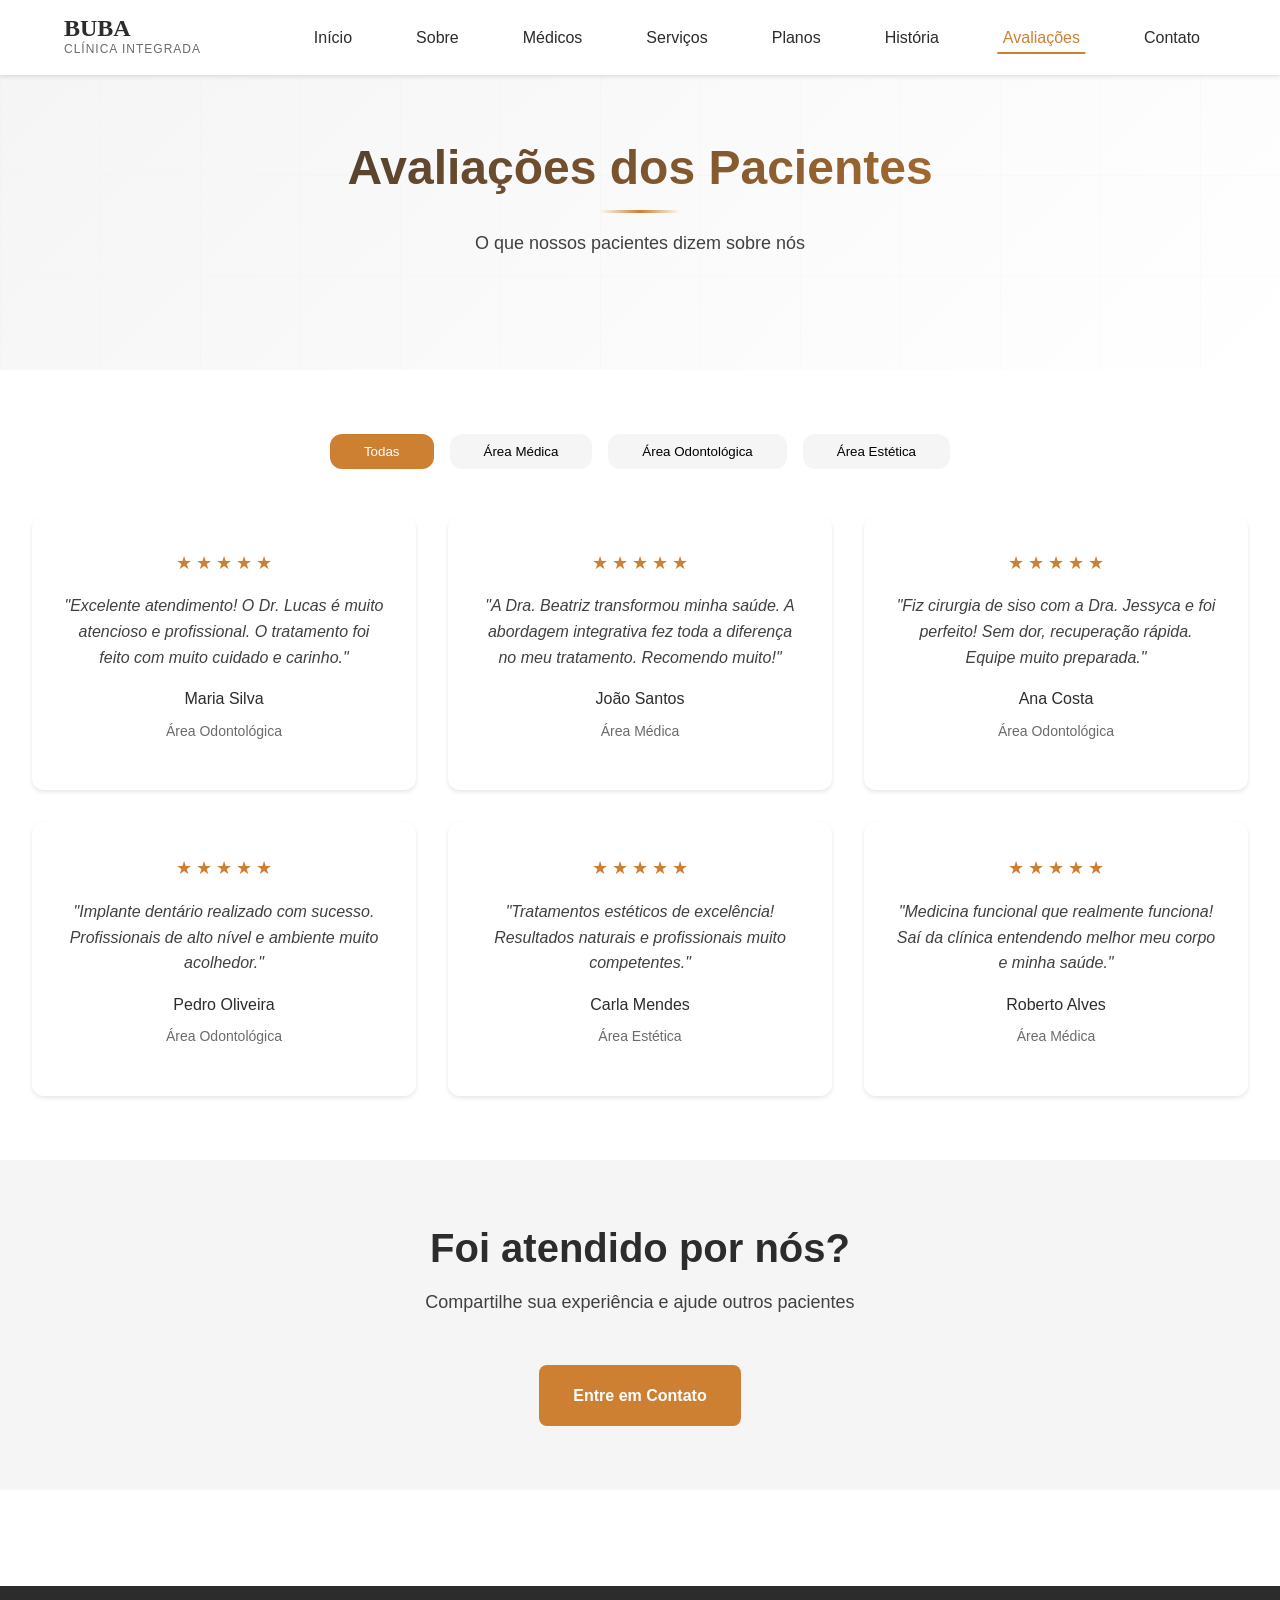
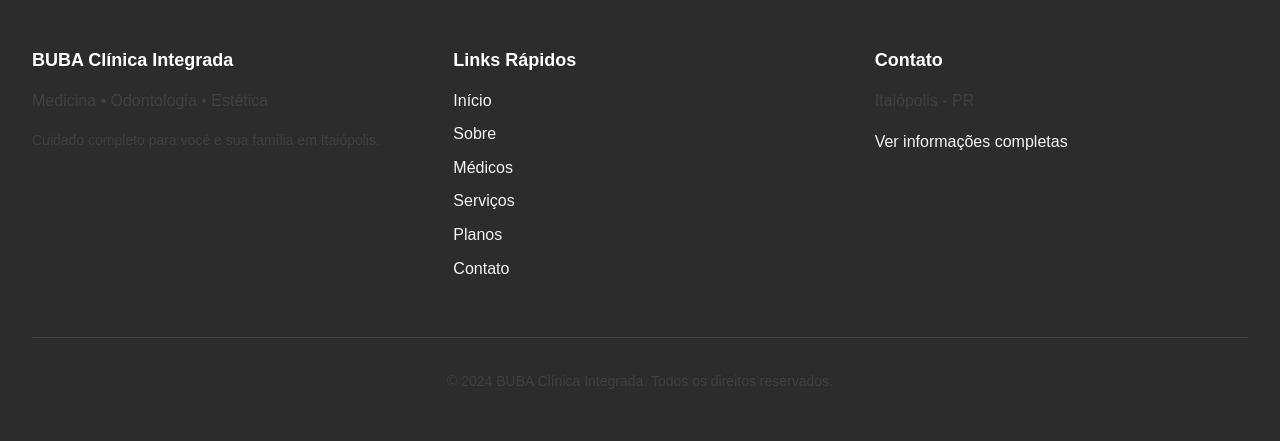
==== avaliacoes.html @ b8921892 "first commit" ====
<!DOCTYPE html>
<html lang="pt-BR">
<head>
    <meta charset="UTF-8">
    <meta name="viewport" content="width=device-width, initial-scale=1.0">
    <meta name="description" content="Avaliações e depoimentos de pacientes da BUBA Clínica Integrada.">
    <title>Avaliações - BUBA Clínica Integrada</title>
    
    <link rel="stylesheet" href="css/style.css">
    <link rel="stylesheet" href="css/components.css">
    <link rel="stylesheet" href="css/responsive.css">
</head>
<body>
    <header class="header">
        <div class="container">
            <div class="header-content">
                <a href="index.html" class="logo">
                    <img src="images/logo/logo.png" alt="BUBA Clínica Integrada" onerror="this.style.display='none'">
                    <div class="logo-text">
                        <span class="logo-name">BUBA</span>
                        <span class="logo-tagline">Clínica Integrada</span>
                    </div>
                </a>
                
                <nav class="nav">
                    <ul class="nav-links">
                        <li><a href="index.html">Início</a></li>
                        <li><a href="sobre.html">Sobre</a></li>
                        <li><a href="medicos.html">Médicos</a></li>
                        <li><a href="servicos.html">Serviços</a></li>
                        <li><a href="planos.html">Planos</a></li>
                        <li><a href="historia.html">História</a></li>
                        <li><a href="avaliacoes.html" class="active">Avaliações</a></li>
                        <li><a href="contato.html">Contato</a></li>
                    </ul>
                    <button class="menu-toggle" aria-label="Menu">☰</button>
                </nav>
            </div>
        </div>
    </header>

    <section class="hero" style="padding: var(--spacing-xl) 0;">
        <div class="container">
            <h1 class="section-title" style="margin-bottom: 0;">Avaliações dos Pacientes</h1>
            <p class="text-center" style="margin-top: var(--spacing-sm); font-size: var(--font-size-lg);">
                O que nossos pacientes dizem sobre nós
            </p>
        </div>
    </section>

    <section class="section">
        <div class="container">
            <div class="filters">
                <button class="filter-btn review-filter-btn active" data-filter="todos">Todas</button>
                <button class="filter-btn review-filter-btn" data-filter="medica">Área Médica</button>
                <button class="filter-btn review-filter-btn" data-filter="odontologica">Área Odontológica</button>
                <button class="filter-btn review-filter-btn" data-filter="estetica">Área Estética</button>
            </div>

            <div id="reviews-container" class="cards-grid" style="grid-template-columns: repeat(auto-fit, minmax(300px, 1fr));">
                <div class="loading">Carregando avaliações...</div>
            </div>
        </div>
    </section>

    <section class="section" style="background-color: var(--color-bg-secondary);">
        <div class="container">
            <div class="text-center fade-in">
                <h2>Foi atendido por nós?</h2>
                <p style="font-size: var(--font-size-lg); margin-bottom: var(--spacing-lg); margin-top: var(--spacing-sm);">
                    Compartilhe sua experiência e ajude outros pacientes
                </p>
                <a href="contato.html" class="btn btn-primary">Entre em Contato</a>
            </div>
        </div>
    </section>

    <footer class="footer">
        <div class="container">
            <div class="footer-content">
                <div class="footer-section">
                    <h4>BUBA Clínica Integrada</h4>
                    <p>Medicina • Odontologia • Estética</p>
                    <p style="margin-top: var(--spacing-sm); font-size: var(--font-size-sm);">
                        Cuidado completo para você e sua família em Itaiópolis.
                    </p>
                </div>
                
                <div class="footer-section">
                    <h4>Links Rápidos</h4>
                    <ul>
                        <li><a href="index.html">Início</a></li>
                        <li><a href="sobre.html">Sobre</a></li>
                        <li><a href="medicos.html">Médicos</a></li>
                        <li><a href="servicos.html">Serviços</a></li>
                        <li><a href="planos.html">Planos</a></li>
                        <li><a href="contato.html">Contato</a></li>
                    </ul>
                </div>
                
                <div class="footer-section">
                    <h4>Contato</h4>
                    <p>Itaiópolis - PR</p>
                    <p style="margin-top: var(--spacing-xs);">
                        <a href="contato.html">Ver informações completas</a>
                    </p>
                </div>
            </div>
            
            <div class="footer-bottom">
                <p>&copy; 2024 BUBA Clínica Integrada. Todos os direitos reservados.</p>
            </div>
        </div>
    </footer>

    <script src="js/main.js"></script>
    <script src="js/reviews.js"></script>
</body>
</html>
---- css/style.css ----
/* ========================================
   BUBA Clínica Integrada - Estilos Base
   ======================================== */

/* Reset e Normalização */
* {
    margin: 0;
    padding: 0;
    box-sizing: border-box;
}

html {
    scroll-behavior: smooth;
}

body {
    font-family: 'Montserrat', 'Open Sans', sans-serif;
    font-size: 16px;
    line-height: 1.6;
    color: var(--color-text-primary);
    background-color: var(--color-bg-primary);
    overflow-x: hidden;
}

/* ========================================
   Variáveis CSS - Identidade Visual
   ======================================== */

:root {
    /* Cores Primárias - Identidade Visual */
    --color-primary: #CD7F32; /* Bronze/Dourado */
    --color-primary-dark: #B8860B; /* Dourado mais escuro */
    --color-primary-light: #E6B84C; /* Dourado mais claro */
    
    /* Cores Secundárias */
    --color-secondary: #2C2C2C; /* Cinza Escuro/Grafite */
    --color-secondary-dark: #1a1a1a;
    --color-secondary-light: #404040;
    
    /* Cores Neutras */
    --color-bg-primary: #FFFFFF;
    --color-bg-secondary: #F5F5F5;
    --color-bg-tertiary: #E8E8E8;
    --color-text-primary: #2C2C2C;
    --color-text-secondary: #404040;
    --color-text-light: #6B6B6B;
    
    /* Cores de Apoio */
    --color-accent-blue: #4A90A4;
    --color-accent-pink: #F5A9B8;
    --color-accent-green: #87A96B;
    
    /* Espaçamentos */
    --spacing-xs: 0.5rem;
    --spacing-sm: 1rem;
    --spacing-md: 2rem;
    --spacing-lg: 3rem;
    --spacing-xl: 4rem;
    --spacing-xxl: 6rem;
    
    /* Tipografia */
    --font-logo: 'Playfair Display', 'Cormorant Garamond', serif;
    --font-heading: 'Montserrat', 'Poppins', sans-serif;
    --font-body: 'Montserrat', 'Open Sans', sans-serif;
    
    /* Tamanhos de Fonte */
    --font-size-xs: 0.75rem;
    --font-size-sm: 0.875rem;
    --font-size-base: 1rem;
    --font-size-lg: 1.125rem;
    --font-size-xl: 1.25rem;
    --font-size-2xl: 1.5rem;
    --font-size-3xl: 2rem;
    --font-size-4xl: 2.5rem;
    --font-size-5xl: 3rem;
    
    /* Sombras */
    --shadow-sm: 0 2px 4px rgba(0, 0, 0, 0.1);
    --shadow-md: 0 4px 6px rgba(0, 0, 0, 0.1);
    --shadow-lg: 0 10px 15px rgba(0, 0, 0, 0.1);
    --shadow-xl: 0 20px 25px rgba(0, 0, 0, 0.15);
    
    /* Transições */
    --transition-fast: 0.2s ease;
    --transition-normal: 0.3s ease;
    --transition-slow: 0.5s ease;
    
    /* Bordas */
    --border-radius-sm: 4px;
    --border-radius-md: 8px;
    --border-radius-lg: 12px;
    --border-radius-xl: 16px;
}

/* ========================================
   Tipografia
   ======================================== */

h1, h2, h3, h4, h5, h6 {
    font-family: var(--font-heading);
    font-weight: 700;
    line-height: 1.2;
    color: var(--color-text-primary);
    margin-bottom: var(--spacing-sm);
}

h1 {
    font-size: var(--font-size-5xl);
}

h2 {
    font-size: var(--font-size-4xl);
}

h3 {
    font-size: var(--font-size-3xl);
}

h4 {
    font-size: var(--font-size-2xl);
}

h5 {
    font-size: var(--font-size-xl);
}

h6 {
    font-size: var(--font-size-lg);
}

p {
    margin-bottom: var(--spacing-sm);
    color: var(--color-text-secondary);
}

a {
    color: var(--color-primary);
    text-decoration: none;
    transition: color var(--transition-fast);
}

a:hover {
    color: var(--color-primary-dark);
}

/* ========================================
   Containers e Layout
   ======================================== */

.container {
    width: 100%;
    max-width: 1200px;
    margin: 0 auto;
    padding: 0 var(--spacing-md);
}

.section {
    padding: var(--spacing-xl) 0;
}

.section-title {
    text-align: center;
    margin-bottom: var(--spacing-lg);
    position: relative;
    padding-bottom: var(--spacing-sm);
}

.section-title::after {
    content: '';
    position: absolute;
    bottom: 0;
    left: 50%;
    transform: translateX(-50%);
    width: 80px;
    height: 3px;
    background: linear-gradient(90deg, transparent, var(--color-primary), transparent);
}

/* ========================================
   Utilitários
   ======================================== */

.text-center {
    text-align: center;
}

.text-primary {
    color: var(--color-primary);
}

.mt-1 { margin-top: var(--spacing-sm); }
.mt-2 { margin-top: var(--spacing-md); }
.mt-3 { margin-top: var(--spacing-lg); }
.mb-1 { margin-bottom: var(--spacing-sm); }
.mb-2 { margin-bottom: var(--spacing-md); }
.mb-3 { margin-bottom: var(--spacing-lg); }

/* Animações */
.fade-in {
    opacity: 0;
    transform: translateY(20px);
    transition: opacity var(--transition-slow), transform var(--transition-slow);
}

.fade-in.visible {
    opacity: 1;
    transform: translateY(0);
}

/* ========================================
   Importação de Fontes Google
   ======================================== */

@import url('https://fonts.googleapis.com/css2?family=Playfair+Display:wght@400;700&family=Montserrat:wght@300;400;500;600;700&display=swap');
---- css/components.css ----
/* ========================================
   Componentes Reutilizáveis
   ======================================== */

/* Header e Navegação */
.header {
    background-color: var(--color-bg-primary);
    box-shadow: var(--shadow-sm);
    position: sticky;
    top: 0;
    z-index: 1000;
    transition: box-shadow var(--transition-normal);
}

.header.scrolled {
    box-shadow: var(--shadow-md);
}

.header-content {
    display: flex;
    justify-content: space-between;
    align-items: center;
    padding: var(--spacing-sm) var(--spacing-md);
}

.logo {
    display: flex;
    align-items: center;
    gap: var(--spacing-sm);
    text-decoration: none;
    color: var(--color-text-primary);
}

.logo img {
    height: 50px;
    width: auto;
}

.logo-text {
    display: flex;
    flex-direction: column;
}

.logo-text .logo-name {
    font-family: var(--font-logo);
    font-size: var(--font-size-2xl);
    font-weight: 700;
    color: var(--color-secondary);
    line-height: 1;
}

.logo-text .logo-tagline {
    font-size: var(--font-size-xs);
    color: var(--color-text-light);
    text-transform: uppercase;
    letter-spacing: 1px;
}

.nav {
    display: flex;
    gap: var(--spacing-md);
    align-items: center;
}

.nav-links {
    display: flex;
    list-style: none;
    gap: var(--spacing-md);
    align-items: center;
}

.nav-links a {
    color: var(--color-text-primary);
    font-weight: 500;
    padding: var(--spacing-xs) var(--spacing-sm);
    transition: color var(--transition-fast);
    position: relative;
}

.nav-links a::after {
    content: '';
    position: absolute;
    bottom: 0;
    left: 50%;
    transform: translateX(-50%) scaleX(0);
    width: 80%;
    height: 2px;
    background-color: var(--color-primary);
    transition: transform var(--transition-fast);
}

.nav-links a:hover,
.nav-links a.active {
    color: var(--color-primary);
}

.nav-links a:hover::after,
.nav-links a.active::after {
    transform: translateX(-50%) scaleX(1);
}

.menu-toggle {
    display: none;
    background: none;
    border: none;
    font-size: var(--font-size-2xl);
    color: var(--color-text-primary);
    cursor: pointer;
    padding: var(--spacing-xs);
}

/* Hero Section */
.hero {
    background: linear-gradient(135deg, var(--color-bg-secondary) 0%, var(--color-bg-primary) 100%);
    padding: var(--spacing-xxl) 0;
    position: relative;
    overflow: hidden;
}

.hero::before {
    content: '';
    position: absolute;
    top: 0;
    left: 0;
    right: 0;
    bottom: 0;
    background: url('data:image/svg+xml,<svg width="100" height="100" xmlns="http://www.w3.org/2000/svg"><defs><pattern id="grid" width="100" height="100" patternUnits="userSpaceOnUse"><path d="M 100 0 L 0 0 0 100" fill="none" stroke="%23E8E8E8" stroke-width="1"/></pattern></defs><rect width="100%" height="100%" fill="url(%23grid)"/></svg>');
    opacity: 0.3;
    z-index: 0;
}

.hero-content {
    position: relative;
    z-index: 1;
    text-align: center;
    max-width: 800px;
    margin: 0 auto;
}

.hero h1 {
    font-size: var(--font-size-5xl);
    margin-bottom: var(--spacing-md);
    background: linear-gradient(135deg, var(--color-secondary) 0%, var(--color-primary) 100%);
    -webkit-background-clip: text;
    -webkit-text-fill-color: transparent;
    background-clip: text;
}

.hero p {
    font-size: var(--font-size-xl);
    color: var(--color-text-secondary);
    margin-bottom: var(--spacing-lg);
}

/* Botões */
.btn {
    display: inline-block;
    padding: var(--spacing-sm) var(--spacing-md);
    border-radius: var(--border-radius-md);
    font-weight: 600;
    text-align: center;
    cursor: pointer;
    transition: all var(--transition-normal);
    border: 2px solid transparent;
    text-decoration: none;
}

.btn-primary {
    background-color: var(--color-primary);
    color: var(--color-bg-primary);
}

.btn-primary:hover {
    background-color: var(--color-primary-dark);
    transform: translateY(-2px);
    box-shadow: var(--shadow-md);
}

.btn-secondary {
    background-color: transparent;
    color: var(--color-primary);
    border-color: var(--color-primary);
}

.btn-secondary:hover {
    background-color: var(--color-primary);
    color: var(--color-bg-primary);
}

.btn-outline {
    background-color: transparent;
    color: var(--color-text-primary);
    border-color: var(--color-secondary);
}

.btn-outline:hover {
    background-color: var(--color-secondary);
    color: var(--color-bg-primary);
}

/* Cards */
.card {
    background-color: var(--color-bg-primary);
    border-radius: var(--border-radius-lg);
    padding: var(--spacing-md);
    box-shadow: var(--shadow-sm);
    transition: all var(--transition-normal);
    height: 100%;
}

.card:hover {
    box-shadow: var(--shadow-lg);
    transform: translateY(-5px);
}

.card-img {
    width: 100%;
    height: 200px;
    object-fit: cover;
    border-radius: var(--border-radius-md);
    margin-bottom: var(--spacing-sm);
}

.card-title {
    font-size: var(--font-size-xl);
    margin-bottom: var(--spacing-xs);
    color: var(--color-text-primary);
}

.card-text {
    color: var(--color-text-secondary);
    font-size: var(--font-size-base);
}

/* Grid de Cards */
.cards-grid {
    display: grid;
    grid-template-columns: repeat(auto-fit, minmax(280px, 1fr));
    gap: var(--spacing-md);
    margin-top: var(--spacing-lg);
}

/* Doctor Card Específico */
.doctor-card {
    text-align: center;
    position: relative;
}

.doctor-card .card-img {
    width: 150px;
    height: 150px;
    border-radius: 50%;
    object-fit: cover;
    margin: 0 auto var(--spacing-sm);
    border: 4px solid var(--color-primary);
}

.doctor-card .doctor-name {
    font-size: var(--font-size-xl);
    color: var(--color-text-primary);
    margin-bottom: var(--spacing-xs);
}

.doctor-card .doctor-specialty {
    color: var(--color-primary);
    font-weight: 600;
    margin-bottom: var(--spacing-xs);
}

.doctor-card .doctor-council {
    color: var(--color-text-light);
    font-size: var(--font-size-sm);
    margin-bottom: var(--spacing-sm);
}

/* Footer */
.footer {
    background-color: var(--color-secondary);
    color: var(--color-bg-primary);
    padding: var(--spacing-xl) 0 var(--spacing-md);
    margin-top: var(--spacing-xxl);
}

.footer-content {
    display: grid;
    grid-template-columns: repeat(auto-fit, minmax(250px, 1fr));
    gap: var(--spacing-lg);
    margin-bottom: var(--spacing-lg);
}

.footer-section h4 {
    color: var(--color-bg-primary);
    margin-bottom: var(--spacing-sm);
    font-size: var(--font-size-lg);
}

.footer-section ul {
    list-style: none;
}

.footer-section ul li {
    margin-bottom: var(--spacing-xs);
}

.footer-section a {
    color: var(--color-bg-secondary);
    transition: color var(--transition-fast);
}

.footer-section a:hover {
    color: var(--color-primary-light);
}

.footer-bottom {
    text-align: center;
    padding-top: var(--spacing-md);
    border-top: 1px solid rgba(255, 255, 255, 0.1);
    color: var(--color-bg-secondary);
    font-size: var(--font-size-sm);
}

/* Filtros */
.filters {
    display: flex;
    justify-content: center;
    gap: var(--spacing-sm);
    margin-bottom: var(--spacing-lg);
    flex-wrap: wrap;
}

.filter-btn {
    padding: var(--spacing-xs) var(--spacing-md);
    background-color: var(--color-bg-secondary);
    border: 2px solid transparent;
    border-radius: var(--border-radius-lg);
    cursor: pointer;
    transition: all var(--transition-fast);
    font-weight: 500;
}

.filter-btn:hover,
.filter-btn.active {
    background-color: var(--color-primary);
    color: var(--color-bg-primary);
    border-color: var(--color-primary);
}

/* Rating/Estrelas */
.rating {
    display: flex;
    gap: 4px;
    justify-content: center;
    margin-bottom: var(--spacing-sm);
}

.star {
    color: var(--color-primary);
    font-size: var(--font-size-lg);
}

.star.empty {
    color: var(--color-bg-tertiary);
}

/* Loading State */
.loading {
    text-align: center;
    padding: var(--spacing-xl);
    color: var(--color-text-light);
}

/* Map Container */
.map-container {
    width: 100%;
    height: 400px;
    border-radius: var(--border-radius-lg);
    overflow: hidden;
    box-shadow: var(--shadow-md);
    margin-top: var(--spacing-md);
}

.map-container iframe {
    width: 100%;
    height: 100%;
    border: none;
}
---- css/responsive.css ----
/* ========================================
   Media Queries - Responsividade
   ======================================== */

/* Tablets (768px e abaixo) */
@media (max-width: 768px) {
    :root {
        --font-size-5xl: 2.5rem;
        --font-size-4xl: 2rem;
        --font-size-3xl: 1.75rem;
    }
    
    .container {
        padding: 0 var(--spacing-sm);
    }
    
    .section {
        padding: var(--spacing-lg) 0;
    }
    
    .header-content {
        padding: var(--spacing-sm);
    }
    
    .logo img {
        height: 40px;
    }
    
    .logo-text .logo-name {
        font-size: var(--font-size-xl);
    }
    
    .nav-links {
        position: fixed;
        top: 70px;
        left: -100%;
        width: 100%;
        height: calc(100vh - 70px);
        background-color: var(--color-bg-primary);
        flex-direction: column;
        align-items: flex-start;
        padding: var(--spacing-lg);
        gap: var(--spacing-md);
        box-shadow: var(--shadow-lg);
        transition: left var(--transition-normal);
        z-index: 999;
    }
    
    .nav-links.active {
        left: 0;
    }
    
    .nav-links li {
        width: 100%;
    }
    
    .nav-links a {
        display: block;
        width: 100%;
        padding: var(--spacing-sm);
        border-bottom: 1px solid var(--color-bg-tertiary);
    }
    
    .menu-toggle {
        display: block;
    }
    
    .hero {
        padding: var(--spacing-xl) 0;
    }
    
    .hero h1 {
        font-size: var(--font-size-3xl);
    }
    
    .hero p {
        font-size: var(--font-size-lg);
    }
    
    .cards-grid {
        grid-template-columns: repeat(auto-fit, minmax(250px, 1fr));
        gap: var(--spacing-sm);
    }
    
    .footer-content {
        grid-template-columns: 1fr;
        gap: var(--spacing-md);
    }
    
    .filters {
        gap: var(--spacing-xs);
    }
    
    .filter-btn {
        font-size: var(--font-size-sm);
        padding: var(--spacing-xs) var(--spacing-sm);
    }
}

/* Mobile (480px e abaixo) */
@media (max-width: 480px) {
    :root {
        --font-size-5xl: 2rem;
        --font-size-4xl: 1.75rem;
        --font-size-3xl: 1.5rem;
        --spacing-xl: 2rem;
        --spacing-xxl: 3rem;
    }
    
    .hero h1 {
        font-size: var(--font-size-2xl);
    }
    
    .hero p {
        font-size: var(--font-size-base);
    }
    
    .btn {
        width: 100%;
        padding: var(--spacing-sm);
    }
    
    .cards-grid {
        grid-template-columns: 1fr;
    }
    
    .doctor-card .card-img {
        width: 120px;
        height: 120px;
    }
    
    .map-container {
        height: 300px;
    }
    
    .section-title {
        font-size: var(--font-size-2xl);
    }
}

/* Desktop Grande (1200px e acima) */
@media (min-width: 1200px) {
    .container {
        max-width: 1400px;
    }
}

/* Impressão */
@media print {
    .header,
    .footer,
    .btn,
    .menu-toggle {
        display: none;
    }
    
    body {
        font-size: 12pt;
        line-height: 1.5;
    }
    
    .section {
        page-break-inside: avoid;
    }
}
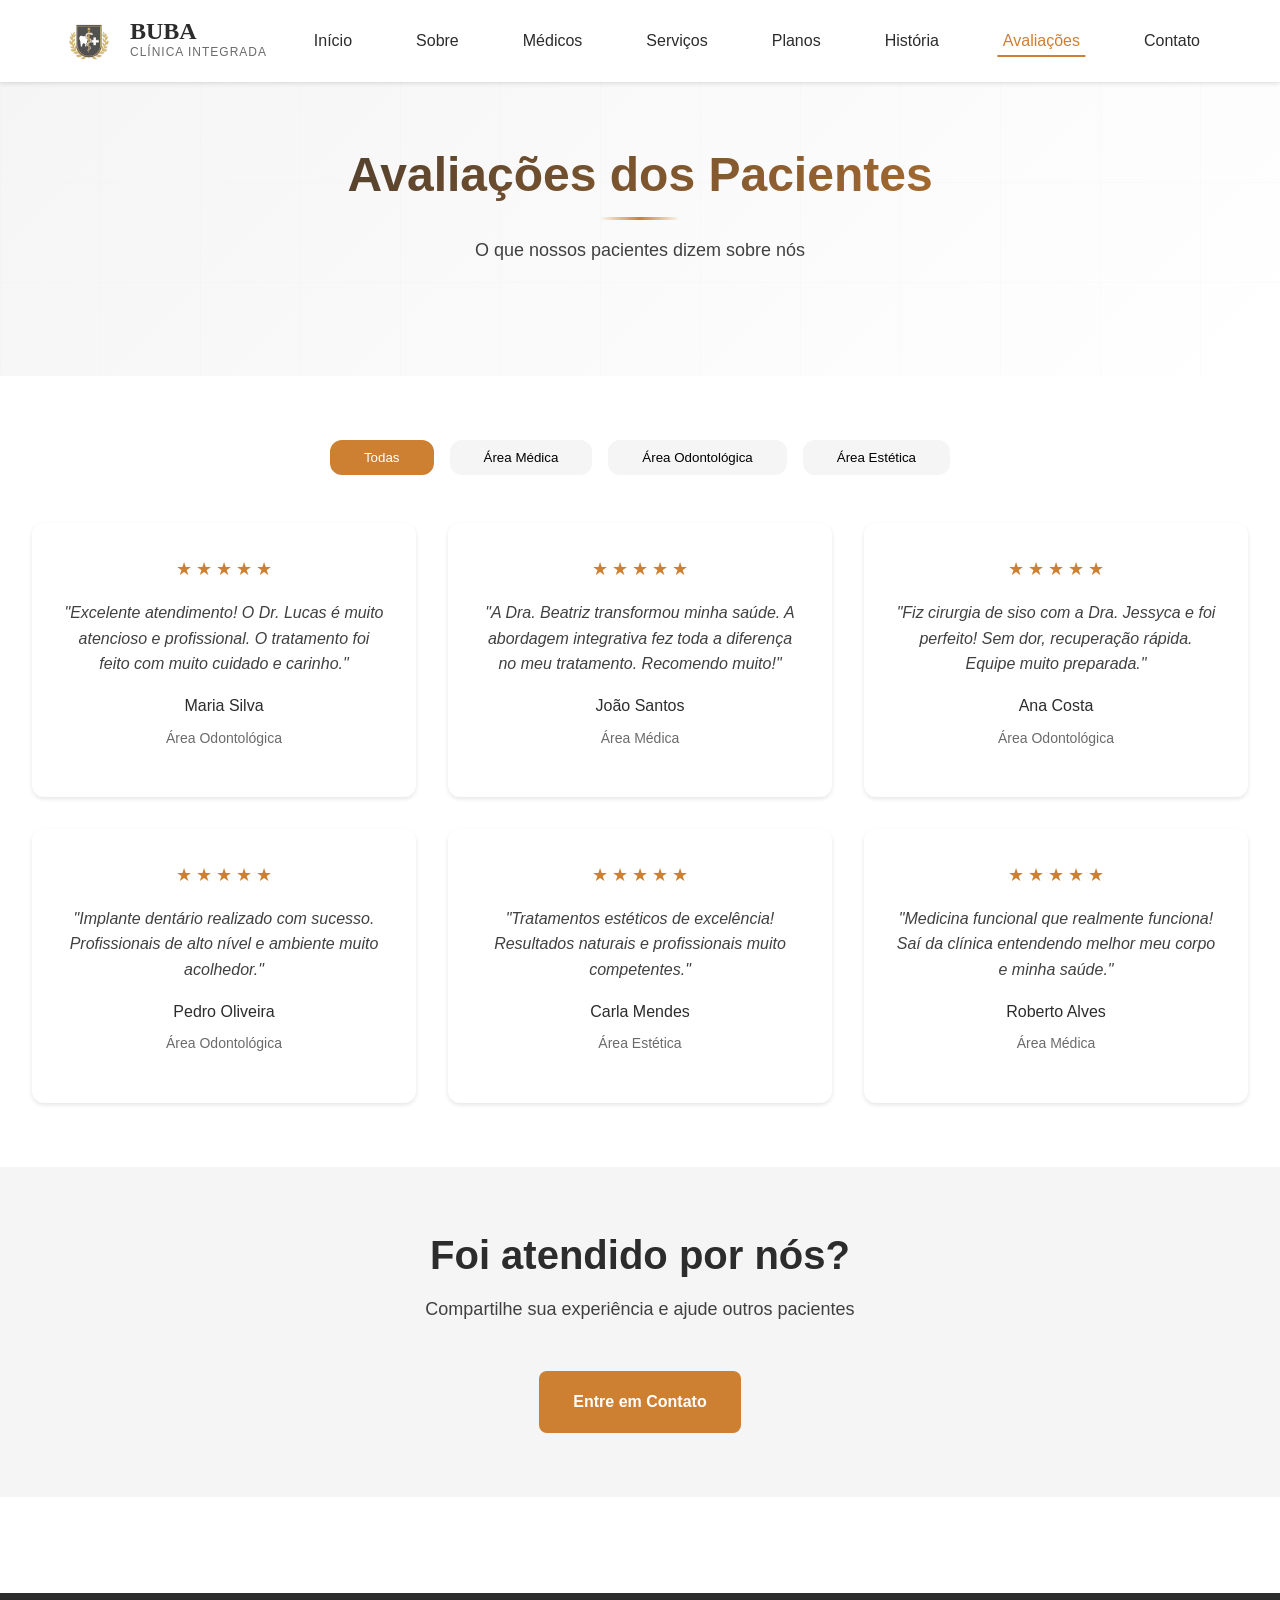
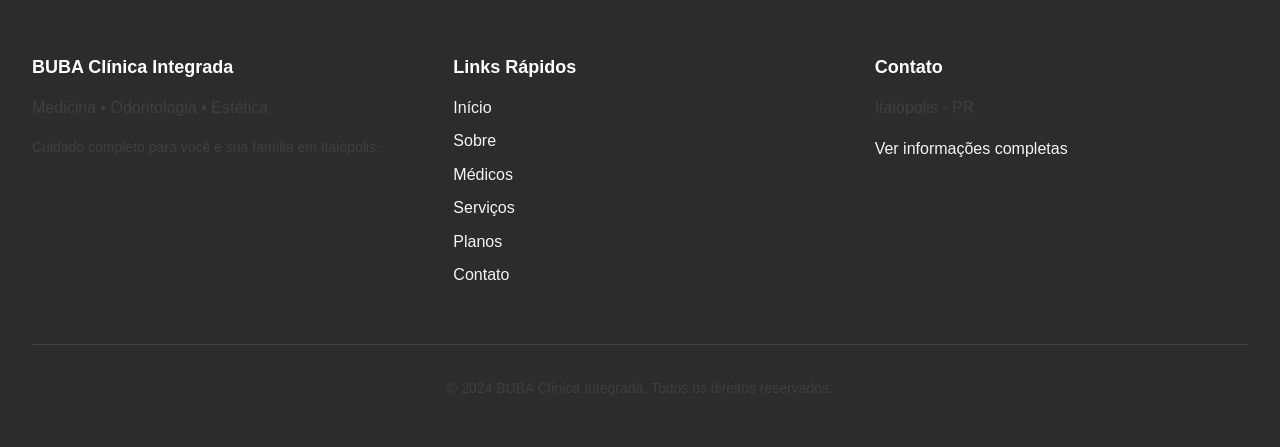
==== commit 3de0dabd: "added logo" ====
--- a/avaliacoes.html
+++ b/avaliacoes.html
@@ -15,7 +15,7 @@
         <div class="container">
             <div class="header-content">
                 <a href="index.html" class="logo">
-                    <img src="images/logo/logo.png" alt="BUBA Clínica Integrada" onerror="this.style.display='none'">
+                    <img src="images/logo/logo.jpeg" alt="BUBA Clínica Integrada" onerror="this.style.display='none'">
                     <div class="logo-text">
                         <span class="logo-name">BUBA</span>
                         <span class="logo-tagline">Clínica Integrada</span>
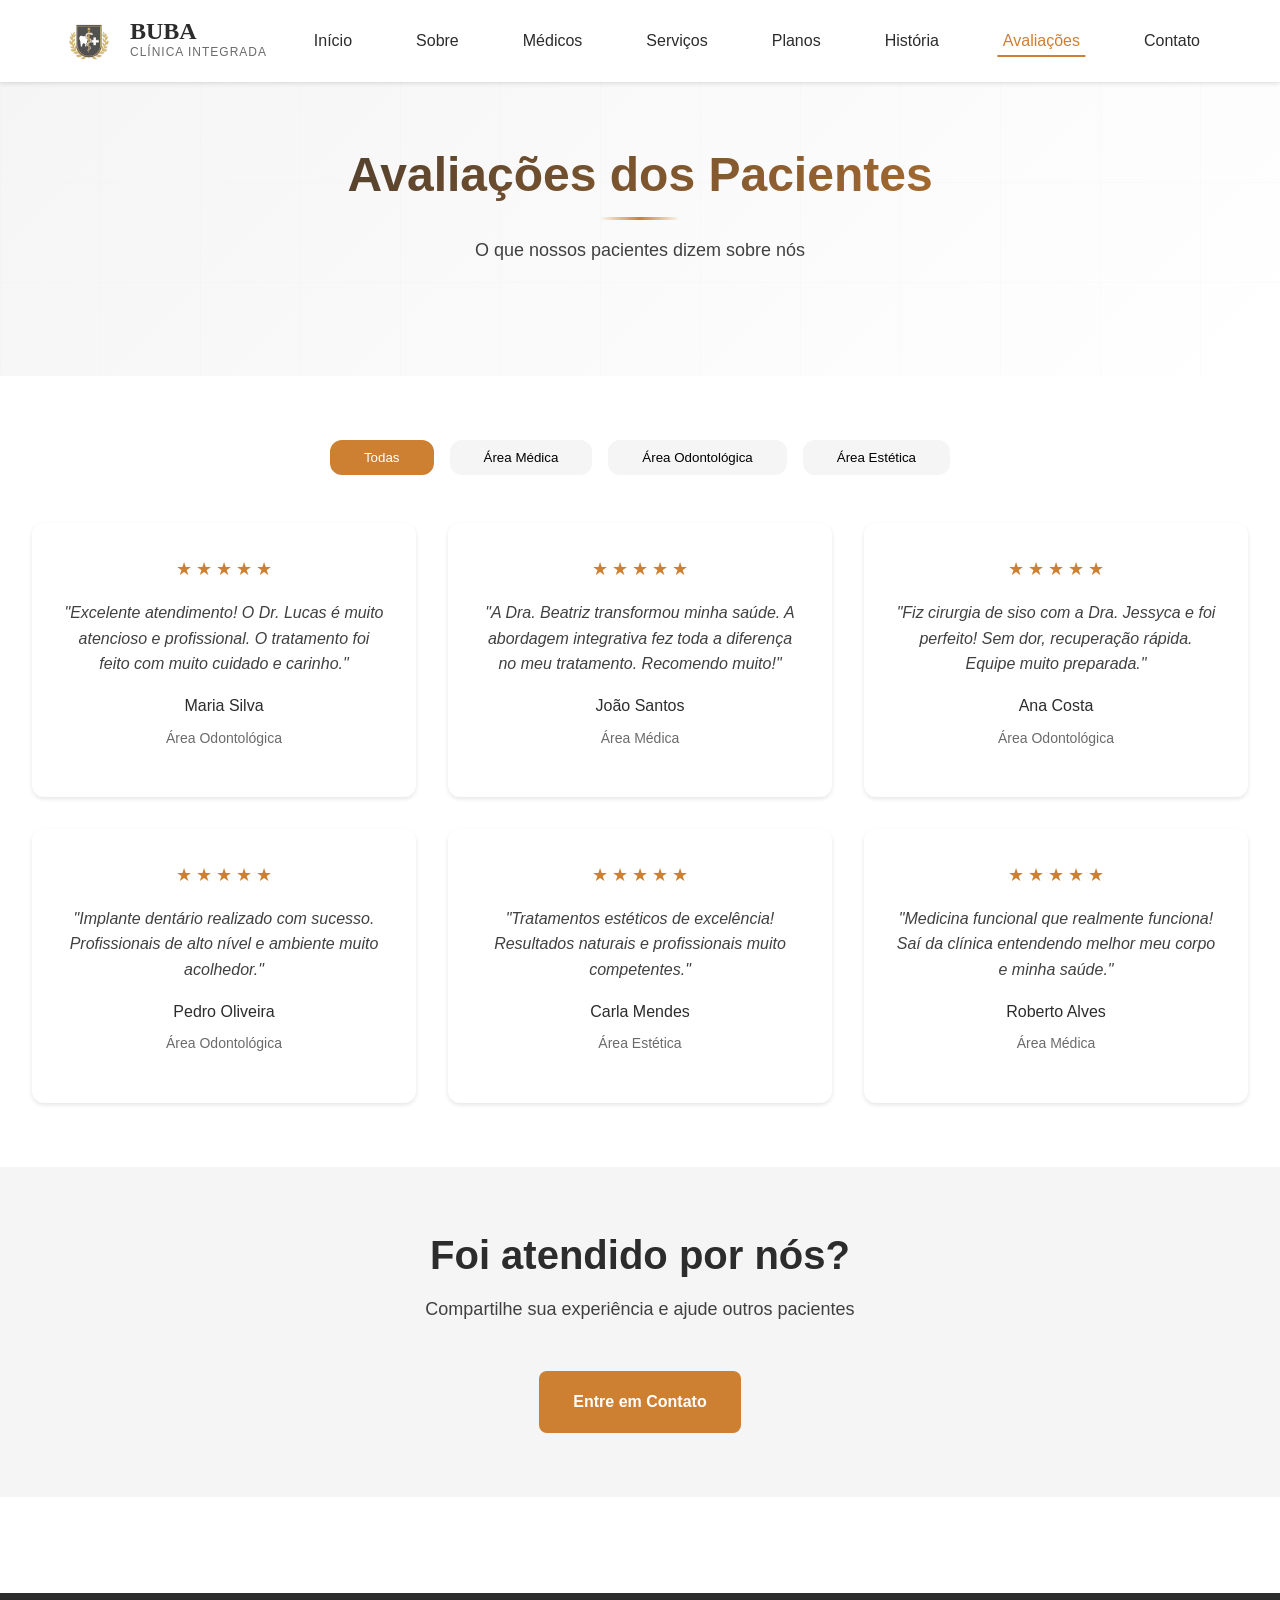
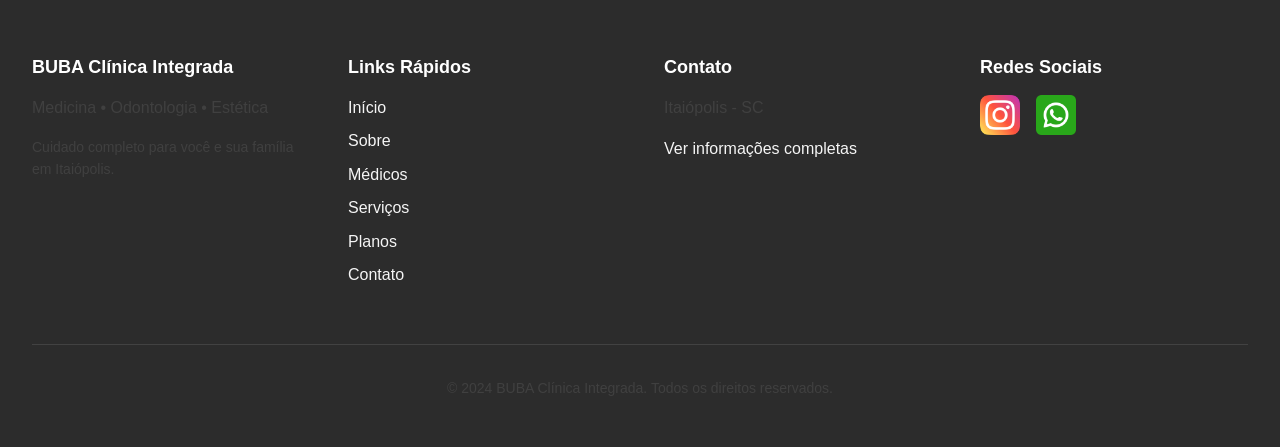
==== commit 1a87ec6f: "minor updates to image" ====
--- a/avaliacoes.html
+++ b/avaliacoes.html
@@ -5,6 +5,11 @@
     <meta name="viewport" content="width=device-width, initial-scale=1.0">
     <meta name="description" content="Avaliações e depoimentos de pacientes da BUBA Clínica Integrada.">
     <title>Avaliações - BUBA Clínica Integrada</title>
+    
+    <!-- Favicon -->
+    <link rel="icon" type="image/jpeg" href="images/logo/logo.jpeg">
+    <link rel="shortcut icon" type="image/jpeg" href="images/logo/logo.jpeg">
+    <link rel="apple-touch-icon" href="images/logo/logo.jpeg">
     
     <link rel="stylesheet" href="css/style.css">
     <link rel="stylesheet" href="css/components.css">
@@ -100,10 +105,30 @@
                 
                 <div class="footer-section">
                     <h4>Contato</h4>
-                    <p>Itaiópolis - PR</p>
+                    <p>Itaiópolis - SC</p>
                     <p style="margin-top: var(--spacing-xs);">
                         <a href="contato.html">Ver informações completas</a>
                     </p>
+                </div>
+                
+                <div class="footer-section">
+                    <h4>Redes Sociais</h4>
+                    <div style="display: flex; gap: var(--spacing-sm); margin-top: var(--spacing-sm);">
+                        <a href="https://www.instagram.com/bubaclinicaitaiopolis/" 
+                           target="_blank" 
+                           rel="noopener noreferrer" 
+                           style="display: inline-block; width: 40px; height: 40px; text-decoration: none;"
+                           aria-label="Instagram">
+                            <img src="images/icons/instagram.png" alt="Instagram" style="width: 40px; height: 40px; object-fit: contain;">
+                        </a>
+                        <a href="https://wa.me/5547999300027?text=Olá,%20gostaria%20de%20mais%20informações" 
+                           target="_blank" 
+                           rel="noopener noreferrer" 
+                           style="display: inline-block; width: 40px; height: 40px; text-decoration: none;"
+                           aria-label="WhatsApp">
+                            <img src="images/icons/whatsapp.png" alt="WhatsApp" style="width: 40px; height: 40px; object-fit: contain;">
+                        </a>
+                    </div>
                 </div>
             </div>
             
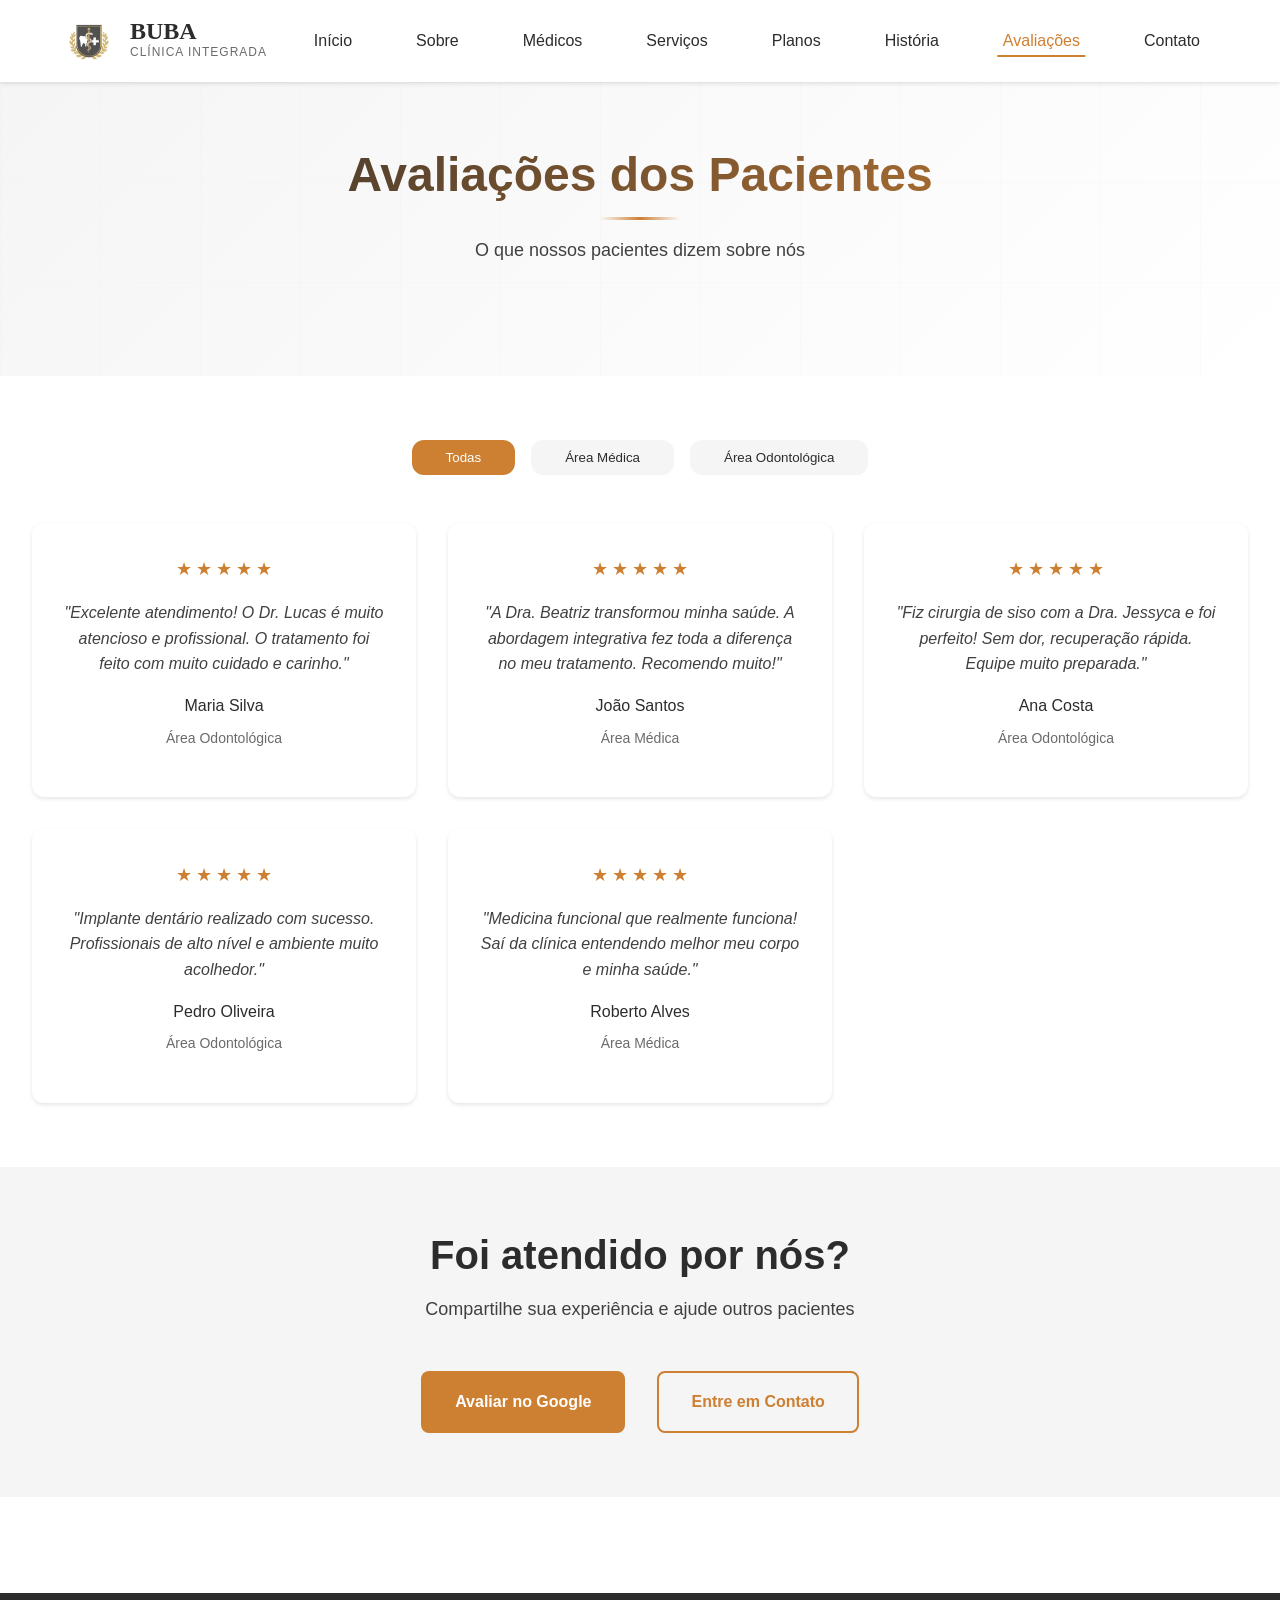
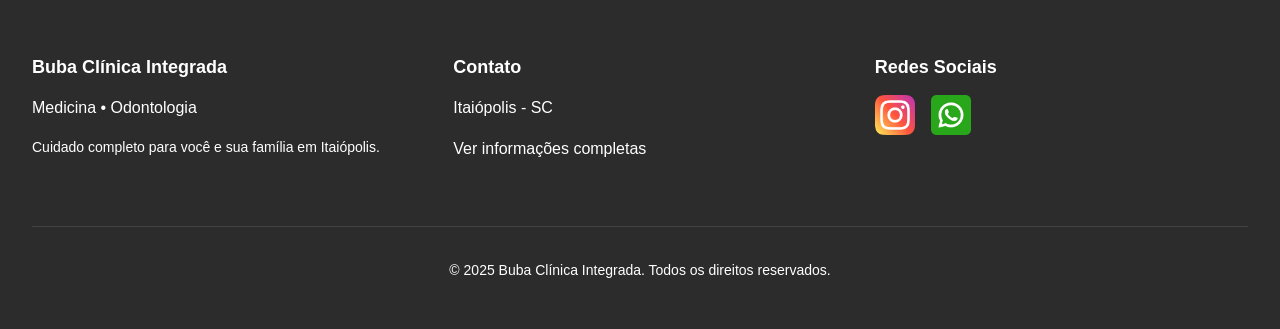
==== commit 2ee986db: "feat: adicionado fotos da clinica" ====
--- a/avaliacoes.html
+++ b/avaliacoes.html
@@ -3,8 +3,8 @@
 <head>
     <meta charset="UTF-8">
     <meta name="viewport" content="width=device-width, initial-scale=1.0">
-    <meta name="description" content="Avaliações e depoimentos de pacientes da BUBA Clínica Integrada.">
-    <title>Avaliações - BUBA Clínica Integrada</title>
+    <meta name="description" content="Avaliações e depoimentos de pacientes da Buba Clínica Integrada.">
+    <title>Avaliações - Buba Clínica Integrada</title>
     
     <!-- Favicon -->
     <link rel="icon" type="image/jpeg" href="images/logo/logo.jpeg">
@@ -20,7 +20,7 @@
         <div class="container">
             <div class="header-content">
                 <a href="index.html" class="logo">
-                    <img src="images/logo/logo.jpeg" alt="BUBA Clínica Integrada" onerror="this.style.display='none'">
+                    <img src="images/logo/logo.jpeg" alt="Buba Clínica Integrada" onerror="this.style.display='none'">
                     <div class="logo-text">
                         <span class="logo-name">BUBA</span>
                         <span class="logo-tagline">Clínica Integrada</span>
@@ -59,7 +59,6 @@
                 <button class="filter-btn review-filter-btn active" data-filter="todos">Todas</button>
                 <button class="filter-btn review-filter-btn" data-filter="medica">Área Médica</button>
                 <button class="filter-btn review-filter-btn" data-filter="odontologica">Área Odontológica</button>
-                <button class="filter-btn review-filter-btn" data-filter="estetica">Área Estética</button>
             </div>
 
             <div id="reviews-container" class="cards-grid" style="grid-template-columns: repeat(auto-fit, minmax(300px, 1fr));">
@@ -72,10 +71,13 @@
         <div class="container">
             <div class="text-center fade-in">
                 <h2>Foi atendido por nós?</h2>
-                <p style="font-size: var(--font-size-lg); margin-bottom: var(--spacing-lg); margin-top: var(--spacing-sm);">
+                <p style="font-size: var(--font-size-lg); margin-bottom: var(--spacing-md); margin-top: var(--spacing-sm);">
                     Compartilhe sua experiência e ajude outros pacientes
                 </p>
-                <a href="contato.html" class="btn btn-primary">Entre em Contato</a>
+                <div style="display: flex; flex-wrap: wrap; gap: var(--spacing-md); justify-content: center; margin-top: var(--spacing-lg);">
+                    <a href="https://g.page/r/Cfx9dnA5SBDEEBM/review" target="_blank" rel="noopener noreferrer" class="btn btn-primary">Avaliar no Google</a>
+                    <a href="contato.html" class="btn btn-secondary">Entre em Contato</a>
+                </div>
             </div>
         </div>
     </section>
@@ -84,23 +86,11 @@
         <div class="container">
             <div class="footer-content">
                 <div class="footer-section">
-                    <h4>BUBA Clínica Integrada</h4>
-                    <p>Medicina • Odontologia • Estética</p>
+                    <h4>Buba Clínica Integrada</h4>
+                    <p>Medicina • Odontologia</p>
                     <p style="margin-top: var(--spacing-sm); font-size: var(--font-size-sm);">
                         Cuidado completo para você e sua família em Itaiópolis.
                     </p>
-                </div>
-                
-                <div class="footer-section">
-                    <h4>Links Rápidos</h4>
-                    <ul>
-                        <li><a href="index.html">Início</a></li>
-                        <li><a href="sobre.html">Sobre</a></li>
-                        <li><a href="medicos.html">Médicos</a></li>
-                        <li><a href="servicos.html">Serviços</a></li>
-                        <li><a href="planos.html">Planos</a></li>
-                        <li><a href="contato.html">Contato</a></li>
-                    </ul>
                 </div>
                 
                 <div class="footer-section">
@@ -133,7 +123,7 @@
             </div>
             
             <div class="footer-bottom">
-                <p>&copy; 2024 BUBA Clínica Integrada. Todos os direitos reservados.</p>
+                <p>&copy; 2025 Buba Clínica Integrada. Todos os direitos reservados.</p>
             </div>
         </div>
     </footer>
--- a/css/style.css
+++ b/css/style.css
@@ -1,5 +1,5 @@
 /* ========================================
-   BUBA Clínica Integrada - Estilos Base
+   Buba Clínica Integrada - Estilos Base
    ======================================== */
 
 /* Reset e Normalização */
--- a/css/components.css
+++ b/css/components.css
@@ -129,6 +129,48 @@
     z-index: 0;
 }
 
+/* Hero com foto de fundo (apenas página inicial) */
+.hero-with-bg {
+    background-image: url('../images/clinic/fachada.png');
+    background-size: cover;
+    background-position: center;
+    background-repeat: no-repeat;
+}
+
+.hero-with-bg::before {
+    background: rgba(0, 0, 0, 0.55);
+    opacity: 1;
+}
+
+.hero-with-bg h1 {
+    background: linear-gradient(135deg, #5a5a5a 0%, #D99440 50%, var(--color-primary-light) 100%) !important;
+    -webkit-background-clip: text !important;
+    -webkit-text-fill-color: transparent !important;
+    background-clip: text !important;
+    text-shadow: none;
+}
+
+.hero-with-bg p {
+    color: #ffffff !important;
+    text-shadow: 0 1px 6px rgba(0, 0, 0, 0.8), 0 0 16px rgba(0, 0, 0, 0.5);
+}
+
+.hero-with-bg .btn-primary,
+.hero-with-bg .btn-primary:hover {
+    color: var(--color-bg-primary) !important;
+    -webkit-text-fill-color: var(--color-bg-primary) !important;
+}
+
+.hero-with-bg .btn-secondary {
+    color: var(--color-primary) !important;
+    -webkit-text-fill-color: var(--color-primary) !important;
+}
+
+.hero-with-bg .btn-secondary:hover {
+    color: var(--color-bg-primary) !important;
+    -webkit-text-fill-color: var(--color-bg-primary) !important;
+}
+
 .hero-content {
     position: relative;
     z-index: 1;
@@ -168,10 +210,13 @@
 .btn-primary {
     background-color: var(--color-primary);
     color: var(--color-bg-primary);
+    -webkit-text-fill-color: var(--color-bg-primary);
 }
 
 .btn-primary:hover {
     background-color: var(--color-primary-dark);
+    color: var(--color-bg-primary);
+    -webkit-text-fill-color: var(--color-bg-primary);
     transform: translateY(-2px);
     box-shadow: var(--shadow-md);
 }
@@ -179,23 +224,27 @@
 .btn-secondary {
     background-color: transparent;
     color: var(--color-primary);
+    -webkit-text-fill-color: var(--color-primary);
     border-color: var(--color-primary);
 }
 
 .btn-secondary:hover {
     background-color: var(--color-primary);
     color: var(--color-bg-primary);
+    -webkit-text-fill-color: var(--color-bg-primary);
 }
 
 .btn-outline {
     background-color: transparent;
     color: var(--color-text-primary);
+    -webkit-text-fill-color: var(--color-text-primary);
     border-color: var(--color-secondary);
 }
 
 .btn-outline:hover {
     background-color: var(--color-secondary);
     color: var(--color-bg-primary);
+    -webkit-text-fill-color: var(--color-bg-primary);
 }
 
 /* Cards */
@@ -276,7 +325,7 @@
 /* Footer */
 .footer {
     background-color: var(--color-secondary);
-    color: var(--color-bg-primary);
+    color: #FFFFFF;
     padding: var(--spacing-xl) 0 var(--spacing-md);
     margin-top: var(--spacing-xxl);
 }
@@ -289,11 +338,15 @@
 }
 
 .footer-section h4 {
-    color: var(--color-bg-primary);
+    color: #FFFFFF;
     margin-bottom: var(--spacing-sm);
     font-size: var(--font-size-lg);
 }
 
+.footer-section p {
+    color: #FFFFFF;
+}
+
 .footer-section ul {
     list-style: none;
 }
@@ -303,7 +356,7 @@
 }
 
 .footer-section a {
-    color: var(--color-bg-secondary);
+    color: #FFFFFF;
     transition: color var(--transition-fast);
 }
 
@@ -315,8 +368,12 @@
     text-align: center;
     padding-top: var(--spacing-md);
     border-top: 1px solid rgba(255, 255, 255, 0.1);
-    color: var(--color-bg-secondary);
+    color: #FFFFFF;
     font-size: var(--font-size-sm);
+}
+
+.footer-bottom p {
+    color: #FFFFFF;
 }
 
 /* Filtros */
@@ -336,12 +393,15 @@
     cursor: pointer;
     transition: all var(--transition-fast);
     font-weight: 500;
+    color: var(--color-text-primary);
+    -webkit-text-fill-color: var(--color-text-primary);
 }
 
 .filter-btn:hover,
 .filter-btn.active {
     background-color: var(--color-primary);
     color: var(--color-bg-primary);
+    -webkit-text-fill-color: var(--color-bg-primary);
     border-color: var(--color-primary);
 }
 
@@ -385,3 +445,260 @@
     border: none;
 }
 
+/* Localização - foto e mapa lado a lado (mesmas dimensões, incluindo legendas) */
+.location-grid {
+    display: grid;
+    grid-template-columns: 1fr 1fr;
+    gap: var(--spacing-xl);
+    align-items: stretch;
+}
+
+.location-grid .clinic-photo,
+.location-grid .map-container {
+    display: flex;
+    flex-direction: column;
+    max-width: none;
+    margin: 0;
+}
+
+.location-grid .clinic-photo img,
+.location-grid .map-container iframe {
+    flex: 1;
+    min-height: 300px;
+    min-width: 0;
+    width: 100%;
+}
+
+.location-grid .clinic-photo img {
+    object-fit: cover;
+}
+
+.location-grid .clinic-photo p,
+.location-grid .map-container > p {
+    flex-shrink: 0;
+    padding: var(--spacing-sm);
+    margin: 0;
+    min-height: 2.5em;
+    display: flex;
+    align-items: center;
+    justify-content: center;
+    text-align: center;
+}
+
+/* Desktop: dimensões fixas 485x450 */
+@media (min-width: 769px) {
+    .location-grid {
+        grid-template-columns: 485px 485px;
+        justify-content: center;
+    }
+    
+    .location-grid .clinic-photo,
+    .location-grid .map-container {
+        width: 485px;
+        height: 450px;
+        flex-shrink: 0;
+    }
+    
+    .location-grid .clinic-photo img,
+    .location-grid .map-container iframe {
+        flex: 1;
+        min-height: 0;
+    }
+}
+
+/* ========================================
+   Galeria de Fotos da Clínica
+   ======================================== */
+.gallery-grid {
+    display: grid;
+    grid-template-columns: repeat(auto-fit, minmax(280px, 1fr));
+    gap: var(--spacing-md);
+    margin-top: var(--spacing-lg);
+}
+
+.gallery-item {
+    position: relative;
+    border-radius: var(--border-radius-lg);
+    overflow: hidden;
+    box-shadow: var(--shadow-sm);
+    transition: all var(--transition-normal);
+}
+
+.gallery-item:hover {
+    box-shadow: var(--shadow-lg);
+}
+
+.gallery-item img {
+    width: 100%;
+    height: 220px;
+    object-fit: cover;
+    display: block;
+    transition: transform var(--transition-normal);
+}
+
+.gallery-item:hover img {
+    transform: scale(1.05);
+}
+
+.gallery-caption {
+    padding: var(--spacing-sm) var(--spacing-md);
+    background-color: var(--color-bg-primary);
+    font-size: var(--font-size-sm);
+    font-weight: 500;
+    color: var(--color-text-primary);
+    text-align: center;
+}
+
+/* Mini-galeria dentro de seções (ex: serviços por área) */
+.facility-gallery {
+    display: grid;
+    grid-template-columns: repeat(auto-fit, minmax(200px, 1fr));
+    gap: var(--spacing-sm);
+    margin-top: var(--spacing-md);
+}
+
+.facility-gallery .gallery-item img {
+    height: 160px;
+}
+
+/* Foto única em destaque (ex: fachada no contato) */
+.clinic-photo {
+    width: 100%;
+    max-width: 800px;
+    margin: 0 auto var(--spacing-md);
+    border-radius: var(--border-radius-lg);
+    overflow: hidden;
+    box-shadow: var(--shadow-md);
+}
+
+.clinic-photo img {
+    width: 100%;
+    height: auto;
+    display: block;
+}
+
+/* Fotos clicáveis - cursor e feedback visual */
+.gallery-item,
+.clinic-photo,
+.facility-gallery .gallery-item {
+    cursor: pointer;
+}
+
+.doctor-card .card-img,
+#reviews-container .card .card-img {
+    cursor: pointer;
+}
+
+/* ========================================
+   Lightbox - Visualização de Fotos
+   ======================================== */
+.lightbox-overlay {
+    display: none;
+    position: fixed;
+    top: 0;
+    left: 0;
+    right: 0;
+    bottom: 0;
+    background-color: rgba(0, 0, 0, 0.9);
+    z-index: 10000;
+    justify-content: center;
+    align-items: center;
+    padding: var(--spacing-md);
+    cursor: pointer;
+}
+
+.lightbox-overlay.active {
+    display: flex;
+}
+
+.lightbox-content {
+    max-width: 95vw;
+    max-height: 95vh;
+    position: relative;
+    cursor: default;
+}
+
+.lightbox-content img {
+    max-width: 100%;
+    max-height: 95vh;
+    width: auto;
+    height: auto;
+    object-fit: contain;
+    border-radius: var(--border-radius-md);
+    box-shadow: var(--shadow-lg);
+}
+
+.lightbox-caption {
+    color: var(--color-bg-primary);
+    text-align: center;
+    margin-top: var(--spacing-sm);
+    font-size: var(--font-size-base);
+}
+
+.lightbox-close {
+    position: absolute;
+    top: -40px;
+    right: 0;
+    background: none;
+    border: none;
+    color: var(--color-bg-primary);
+    font-size: 2rem;
+    cursor: pointer;
+    padding: var(--spacing-xs);
+    line-height: 1;
+}
+
+.lightbox-close:hover {
+    color: var(--color-primary-light);
+}
+
+.lightbox-prev,
+.lightbox-next {
+    position: fixed;
+    top: 50%;
+    transform: translateY(-50%);
+    background: rgba(255, 255, 255, 0.1);
+    border: 2px solid rgba(255, 255, 255, 0.3);
+    color: var(--color-bg-primary);
+    width: 50px;
+    height: 50px;
+    display: flex;
+    align-items: center;
+    justify-content: center;
+    cursor: pointer;
+    padding: 0;
+    border-radius: 50%;
+    transition: all var(--transition-fast);
+    z-index: 10001;
+    line-height: 1;
+    text-align: center;
+}
+
+.lightbox-prev svg,
+.lightbox-next svg {
+    width: 24px;
+    height: 24px;
+    display: block;
+}
+
+.lightbox-prev {
+    left: var(--spacing-md);
+}
+
+.lightbox-next {
+    right: var(--spacing-md);
+}
+
+.lightbox-prev:hover,
+.lightbox-next:hover {
+    background: rgba(255, 255, 255, 0.2);
+    border-color: var(--color-primary);
+    color: var(--color-primary-light);
+}
+
+.lightbox-prev.hidden,
+.lightbox-next.hidden {
+    opacity: 0.3;
+    pointer-events: none;
+}
+
--- a/css/responsive.css
+++ b/css/responsive.css
@@ -80,6 +80,19 @@
     .cards-grid {
         grid-template-columns: repeat(auto-fit, minmax(250px, 1fr));
         gap: var(--spacing-sm);
+    }
+
+    .gallery-grid {
+        grid-template-columns: repeat(auto-fit, minmax(250px, 1fr));
+        gap: var(--spacing-sm);
+    }
+
+    .facility-gallery {
+        grid-template-columns: repeat(auto-fit, minmax(150px, 1fr));
+    }
+    
+    .location-grid {
+        grid-template-columns: 1fr;
     }
     
     .footer-content {
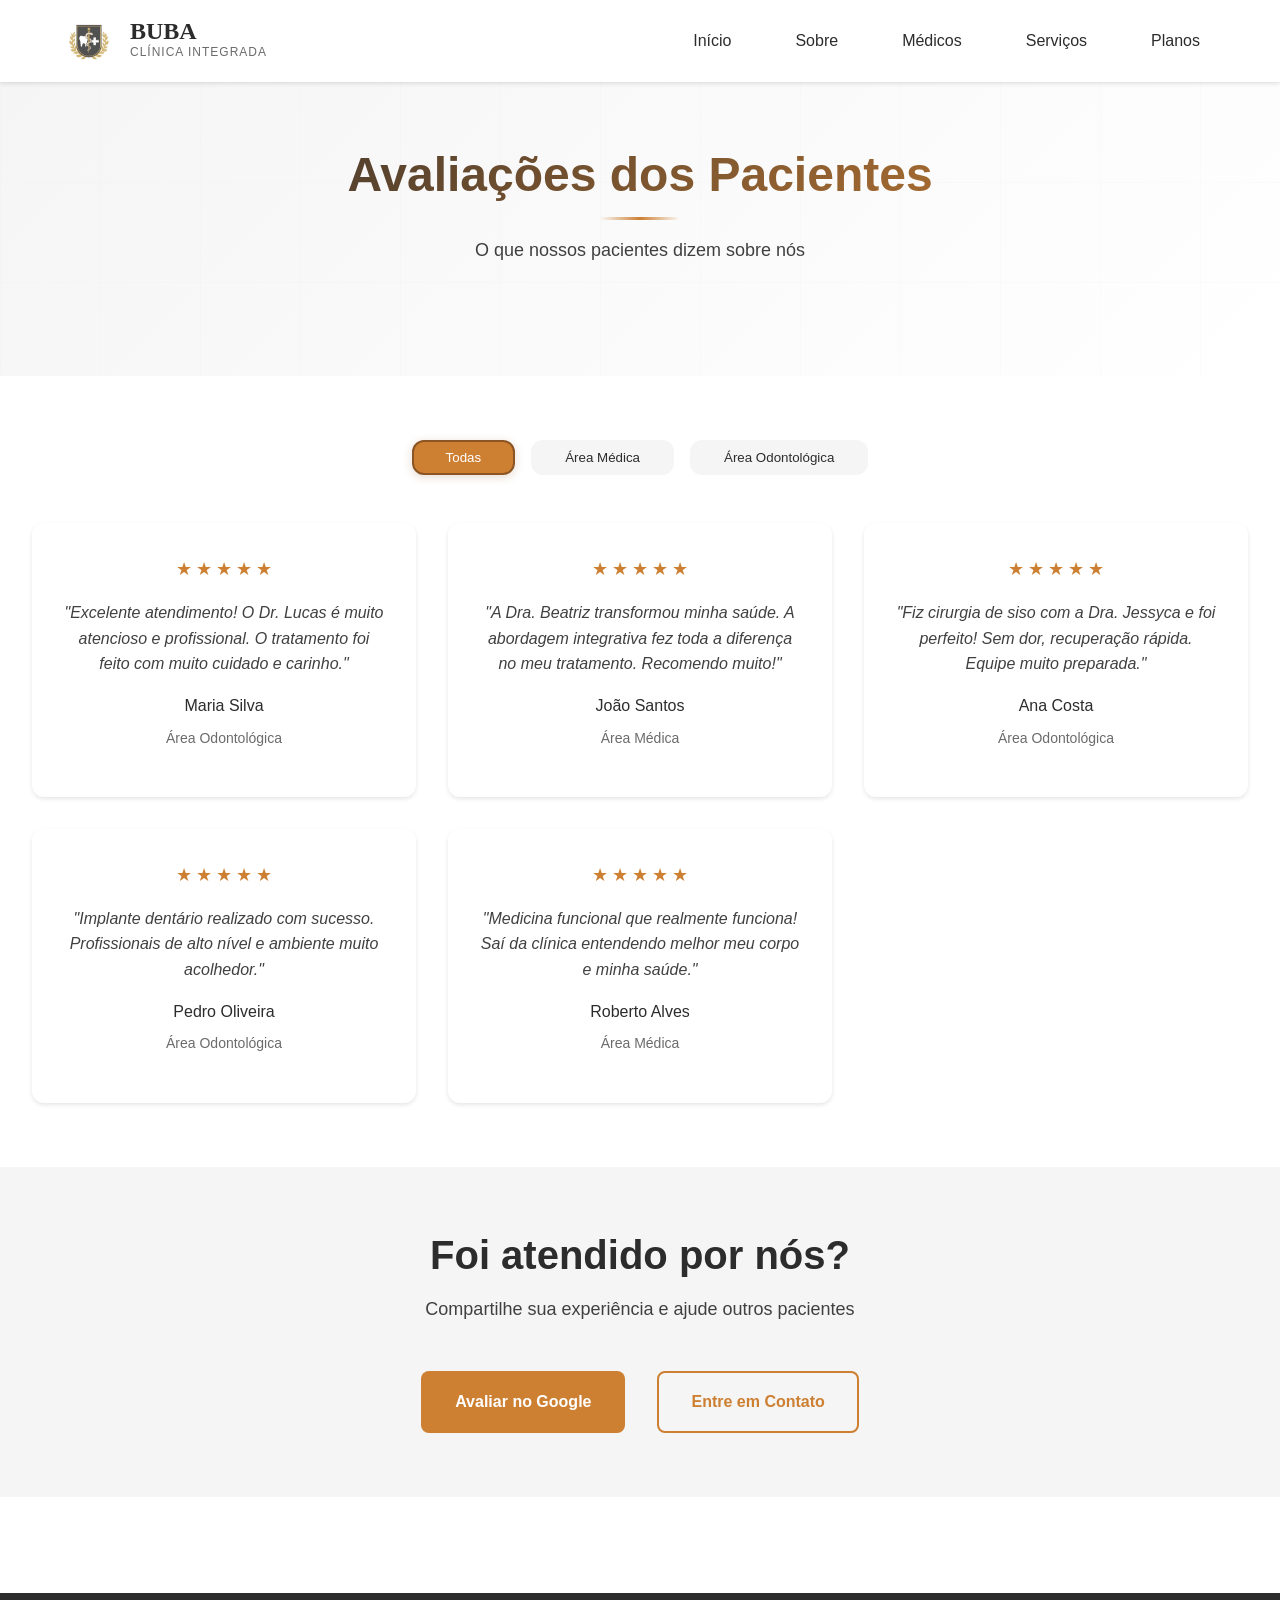
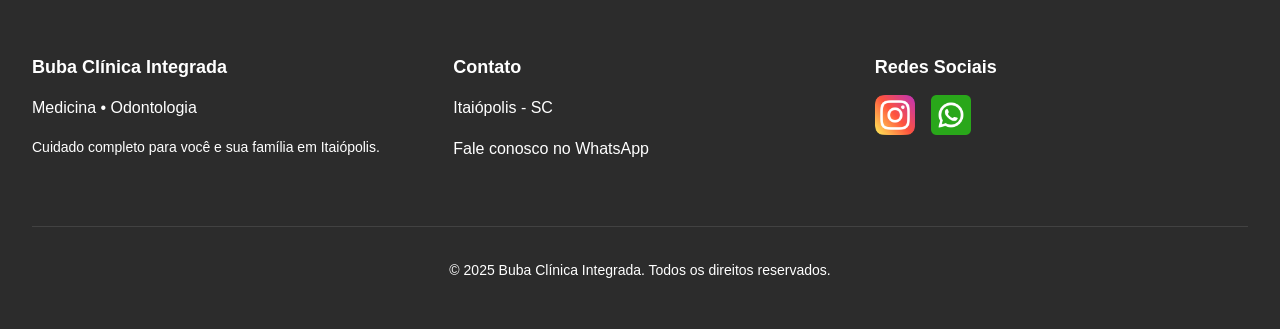
==== commit b094a425: "almost mvp ready" ====
--- a/avaliacoes.html
+++ b/avaliacoes.html
@@ -34,9 +34,6 @@
                         <li><a href="medicos.html">Médicos</a></li>
                         <li><a href="servicos.html">Serviços</a></li>
                         <li><a href="planos.html">Planos</a></li>
-                        <li><a href="historia.html">História</a></li>
-                        <li><a href="avaliacoes.html" class="active">Avaliações</a></li>
-                        <li><a href="contato.html">Contato</a></li>
                     </ul>
                     <button class="menu-toggle" aria-label="Menu">☰</button>
                 </nav>
@@ -76,7 +73,7 @@
                 </p>
                 <div style="display: flex; flex-wrap: wrap; gap: var(--spacing-md); justify-content: center; margin-top: var(--spacing-lg);">
                     <a href="https://g.page/r/Cfx9dnA5SBDEEBM/review" target="_blank" rel="noopener noreferrer" class="btn btn-primary">Avaliar no Google</a>
-                    <a href="contato.html" class="btn btn-secondary">Entre em Contato</a>
+                    <a href="https://wa.me/5547999300027?text=Olá,%20gostaria%20de%20mais%20informações" class="btn btn-secondary" target="_blank" rel="noopener noreferrer">Entre em Contato</a>
                 </div>
             </div>
         </div>
@@ -97,7 +94,7 @@
                     <h4>Contato</h4>
                     <p>Itaiópolis - SC</p>
                     <p style="margin-top: var(--spacing-xs);">
-                        <a href="contato.html">Ver informações completas</a>
+                        <a href="https://wa.me/5547999300027?text=Olá,%20gostaria%20de%20mais%20informações" target="_blank" rel="noopener noreferrer">Fale conosco no WhatsApp</a>
                     </p>
                 </div>
                 
--- a/css/style.css
+++ b/css/style.css
@@ -29,8 +29,9 @@
 :root {
     /* Cores Primárias - Identidade Visual */
     --color-primary: #CD7F32; /* Bronze/Dourado */
-    --color-primary-dark: #B8860B; /* Dourado mais escuro */
+    --color-primary-dark: #8C5523; /* Bronze mais escuro (mesmo matiz que o primário) */
     --color-primary-light: #E6B84C; /* Dourado mais claro */
+    --color-primary-subtle: #F7EFE6; /* Fundo quente suave (chips, outline hover) */
     
     /* Cores Secundárias */
     --color-secondary: #2C2C2C; /* Cinza Escuro/Grafite */
@@ -79,6 +80,8 @@
     --shadow-md: 0 4px 6px rgba(0, 0, 0, 0.1);
     --shadow-lg: 0 10px 15px rgba(0, 0, 0, 0.1);
     --shadow-xl: 0 20px 25px rgba(0, 0, 0, 0.15);
+    --shadow-primary-sm: 0 2px 10px rgba(140, 85, 35, 0.22);
+    --shadow-primary: 0 4px 16px rgba(140, 85, 35, 0.32);
     
     /* Transições */
     --transition-fast: 0.2s ease;
--- a/css/components.css
+++ b/css/components.css
@@ -202,9 +202,10 @@
     font-weight: 600;
     text-align: center;
     cursor: pointer;
-    transition: all var(--transition-normal);
+    transition: background-color var(--transition-normal), color var(--transition-normal), border-color var(--transition-normal), box-shadow var(--transition-normal), transform var(--transition-normal);
     border: 2px solid transparent;
     text-decoration: none;
+    box-shadow: none;
 }
 
 .btn-primary {
@@ -218,7 +219,7 @@
     color: var(--color-bg-primary);
     -webkit-text-fill-color: var(--color-bg-primary);
     transform: translateY(-2px);
-    box-shadow: var(--shadow-md);
+    box-shadow: var(--shadow-primary);
 }
 
 .btn-secondary {
@@ -232,19 +233,25 @@
     background-color: var(--color-primary);
     color: var(--color-bg-primary);
     -webkit-text-fill-color: var(--color-bg-primary);
+    border-color: var(--color-primary-dark);
+    transform: translateY(-2px);
+    box-shadow: var(--shadow-primary-sm);
 }
 
 .btn-outline {
     background-color: transparent;
     color: var(--color-text-primary);
     -webkit-text-fill-color: var(--color-text-primary);
-    border-color: var(--color-secondary);
+    border-color: var(--color-primary);
 }
 
 .btn-outline:hover {
-    background-color: var(--color-secondary);
-    color: var(--color-bg-primary);
-    -webkit-text-fill-color: var(--color-bg-primary);
+    background-color: var(--color-primary-subtle);
+    color: var(--color-secondary);
+    -webkit-text-fill-color: var(--color-secondary);
+    border-color: var(--color-primary-dark);
+    transform: translateY(-2px);
+    box-shadow: var(--shadow-primary-sm);
 }
 
 /* Cards */
@@ -259,7 +266,7 @@
 
 .card:hover {
     box-shadow: var(--shadow-lg);
-    transform: translateY(-5px);
+    transform: translateY(-2px);
 }
 
 .card-img {
@@ -293,6 +300,16 @@
 .doctor-card {
     text-align: center;
     position: relative;
+}
+
+.doctor-card--navigate {
+    cursor: pointer;
+}
+
+.doctor-card--navigate .card-content a {
+    cursor: pointer;
+    position: relative;
+    z-index: 1;
 }
 
 .doctor-card .card-img {
@@ -304,6 +321,16 @@
     border: 4px solid var(--color-primary);
 }
 
+.doctor-card .doctor-photo-placeholder {
+    display: flex;
+    align-items: center;
+    justify-content: center;
+    box-sizing: border-box;
+    background-color: var(--color-bg-secondary);
+    color: var(--color-text-light);
+    font-size: var(--font-size-sm);
+}
+
 .doctor-card .doctor-name {
     font-size: var(--font-size-xl);
     color: var(--color-text-primary);
@@ -320,6 +347,215 @@
     color: var(--color-text-light);
     font-size: var(--font-size-sm);
     margin-bottom: var(--spacing-sm);
+}
+
+.doctor-card__profile-wrap {
+    margin-top: var(--spacing-md);
+    margin-bottom: 0;
+}
+
+.doctor-card__profile-link {
+    font-weight: 600;
+    font-size: var(--font-size-sm);
+    color: var(--color-primary);
+    text-decoration: none;
+    border-bottom: 2px solid transparent;
+    transition: border-color var(--transition-fast), color var(--transition-fast);
+}
+
+.doctor-card__profile-link:hover {
+    color: var(--color-primary-dark);
+    border-bottom-color: var(--color-primary);
+}
+
+/* Perfil individual (medico.html?id=) */
+.doctor-profile__breadcrumb {
+    padding: var(--spacing-md) var(--spacing-md) 0;
+    font-size: var(--font-size-sm);
+    color: var(--color-text-light);
+}
+
+.doctor-profile__breadcrumb a {
+    color: var(--color-primary);
+    text-decoration: none;
+}
+
+.doctor-profile__breadcrumb a:hover {
+    text-decoration: underline;
+}
+
+.doctor-profile__breadcrumb span[aria-hidden="true"] {
+    margin: 0 var(--spacing-xs);
+    color: var(--color-text-light);
+}
+
+.doctor-profile__breadcrumb-current {
+    color: var(--color-text-secondary);
+}
+
+.doctor-profile__hero {
+    padding-top: var(--spacing-md);
+}
+
+.doctor-profile__layout {
+    display: grid;
+    grid-template-columns: minmax(260px, 340px) 1fr;
+    gap: var(--spacing-xl);
+    align-items: start;
+}
+
+.doctor-profile__media {
+    text-align: center;
+}
+
+.doctor-profile-photo-trigger {
+    display: inline-block;
+    cursor: pointer;
+    border-radius: var(--border-radius-lg);
+    overflow: hidden;
+    box-shadow: var(--shadow-lg);
+    border: 4px solid var(--color-primary);
+    line-height: 0;
+    max-width: 100%;
+}
+
+.doctor-profile__photo {
+    width: 100%;
+    max-width: 340px;
+    height: auto;
+    display: block;
+    aspect-ratio: 3 / 4;
+    object-fit: cover;
+}
+
+.doctor-profile__photo-placeholder {
+    width: 100%;
+    max-width: 340px;
+    aspect-ratio: 3 / 4;
+    margin: 0 auto;
+    display: flex;
+    align-items: center;
+    justify-content: center;
+    background-color: var(--color-bg-secondary);
+    color: var(--color-text-light);
+    font-size: var(--font-size-lg);
+    border-radius: var(--border-radius-lg);
+    border: 4px solid var(--color-primary);
+    box-shadow: var(--shadow-lg);
+}
+
+.doctor-profile__main {
+    min-width: 0;
+}
+
+.doctor-profile__area {
+    text-transform: uppercase;
+    letter-spacing: 0.06em;
+    font-size: var(--font-size-xs);
+    font-weight: 700;
+    color: var(--color-primary);
+    margin-bottom: var(--spacing-xs);
+}
+
+.doctor-profile__name {
+    font-family: var(--font-heading);
+    font-size: var(--font-size-3xl);
+    color: var(--color-text-primary);
+    line-height: 1.2;
+    margin-bottom: var(--spacing-sm);
+}
+
+.doctor-profile__council {
+    color: var(--color-text-light);
+    font-size: var(--font-size-lg);
+    margin-bottom: var(--spacing-md);
+}
+
+.doctor-profile__tags {
+    display: flex;
+    flex-wrap: wrap;
+    gap: var(--spacing-xs);
+    margin-bottom: var(--spacing-lg);
+}
+
+.doctor-profile__tag {
+    display: inline-block;
+    padding: var(--spacing-xs) var(--spacing-sm);
+    background-color: var(--color-bg-secondary);
+    color: var(--color-text-primary);
+    font-size: var(--font-size-sm);
+    font-weight: 600;
+    border-radius: var(--border-radius-md);
+    border: 1px solid var(--color-bg-tertiary);
+}
+
+.doctor-profile__bio {
+    margin-bottom: var(--spacing-lg);
+}
+
+.doctor-profile__bio-p {
+    font-size: var(--font-size-lg);
+    line-height: 1.75;
+    color: var(--color-text-secondary);
+    margin-bottom: var(--spacing-md);
+}
+
+.doctor-profile__bio-p:last-child {
+    margin-bottom: 0;
+}
+
+.doctor-profile__actions {
+    display: flex;
+    flex-wrap: wrap;
+    gap: var(--spacing-sm);
+}
+
+.doctor-profile__formacao-section {
+    background-color: var(--color-bg-secondary);
+    margin-top: 0;
+}
+
+.doctor-profile__formacao-inner {
+    max-width: 800px;
+}
+
+.doctor-profile__section-title {
+    font-family: var(--font-heading);
+    font-size: var(--font-size-2xl);
+    color: var(--color-text-primary);
+    margin-bottom: var(--spacing-md);
+}
+
+.doctor-profile__formacao-list {
+    list-style: none;
+    padding: 0;
+    margin: 0;
+}
+
+.doctor-profile__formacao-list li {
+    position: relative;
+    padding-left: var(--spacing-lg);
+    margin-bottom: var(--spacing-sm);
+    font-size: var(--font-size-lg);
+    line-height: 1.6;
+    color: var(--color-text-secondary);
+}
+
+.doctor-profile__formacao-list li::before {
+    content: '';
+    position: absolute;
+    left: 0;
+    top: 0.55em;
+    width: 8px;
+    height: 8px;
+    border-radius: 50%;
+    background-color: var(--color-primary);
+}
+
+/* Página Médicos: no máximo 3 cards por linha, com mais respiro */
+#doctors-container.doctors-grid {
+    grid-template-columns: repeat(3, minmax(0, 1fr));
+    gap: var(--spacing-xl);
 }
 
 /* Footer */
@@ -391,18 +627,30 @@
     border: 2px solid transparent;
     border-radius: var(--border-radius-lg);
     cursor: pointer;
-    transition: all var(--transition-fast);
+    transition: background-color var(--transition-fast), color var(--transition-fast), border-color var(--transition-fast), box-shadow var(--transition-fast);
     font-weight: 500;
     color: var(--color-text-primary);
     -webkit-text-fill-color: var(--color-text-primary);
 }
 
-.filter-btn:hover,
+.filter-btn:hover:not(.active) {
+    background-color: var(--color-primary-subtle);
+    color: var(--color-text-primary);
+    -webkit-text-fill-color: var(--color-text-primary);
+    border-color: var(--color-primary);
+}
+
 .filter-btn.active {
     background-color: var(--color-primary);
     color: var(--color-bg-primary);
     -webkit-text-fill-color: var(--color-bg-primary);
-    border-color: var(--color-primary);
+    border-color: var(--color-primary-dark);
+    box-shadow: var(--shadow-primary-sm);
+}
+
+.filter-btn.active:hover {
+    background-color: var(--color-primary-dark);
+    border-color: var(--color-primary-dark);
 }
 
 /* Rating/Estrelas */
@@ -589,6 +837,14 @@
     cursor: pointer;
 }
 
+.doctor-card .card-img.doctor-photo-placeholder {
+    cursor: default;
+}
+
+.doctor-card--navigate .card-img.doctor-photo-placeholder {
+    cursor: pointer;
+}
+
 /* ========================================
    Lightbox - Visualização de Fotos
    ======================================== */
--- a/css/responsive.css
+++ b/css/responsive.css
@@ -82,6 +82,20 @@
         gap: var(--spacing-sm);
     }
 
+    #doctors-container.doctors-grid {
+        grid-template-columns: repeat(2, minmax(0, 1fr));
+        gap: var(--spacing-lg);
+    }
+
+    .doctor-profile__layout {
+        grid-template-columns: 1fr;
+        gap: var(--spacing-lg);
+    }
+
+    .doctor-profile__name {
+        font-size: var(--font-size-2xl);
+    }
+
     .gallery-grid {
         grid-template-columns: repeat(auto-fit, minmax(250px, 1fr));
         gap: var(--spacing-sm);
@@ -136,6 +150,11 @@
     .cards-grid {
         grid-template-columns: 1fr;
     }
+
+    #doctors-container.doctors-grid {
+        grid-template-columns: 1fr;
+        gap: var(--spacing-md);
+    }
     
     .doctor-card .card-img {
         width: 120px;
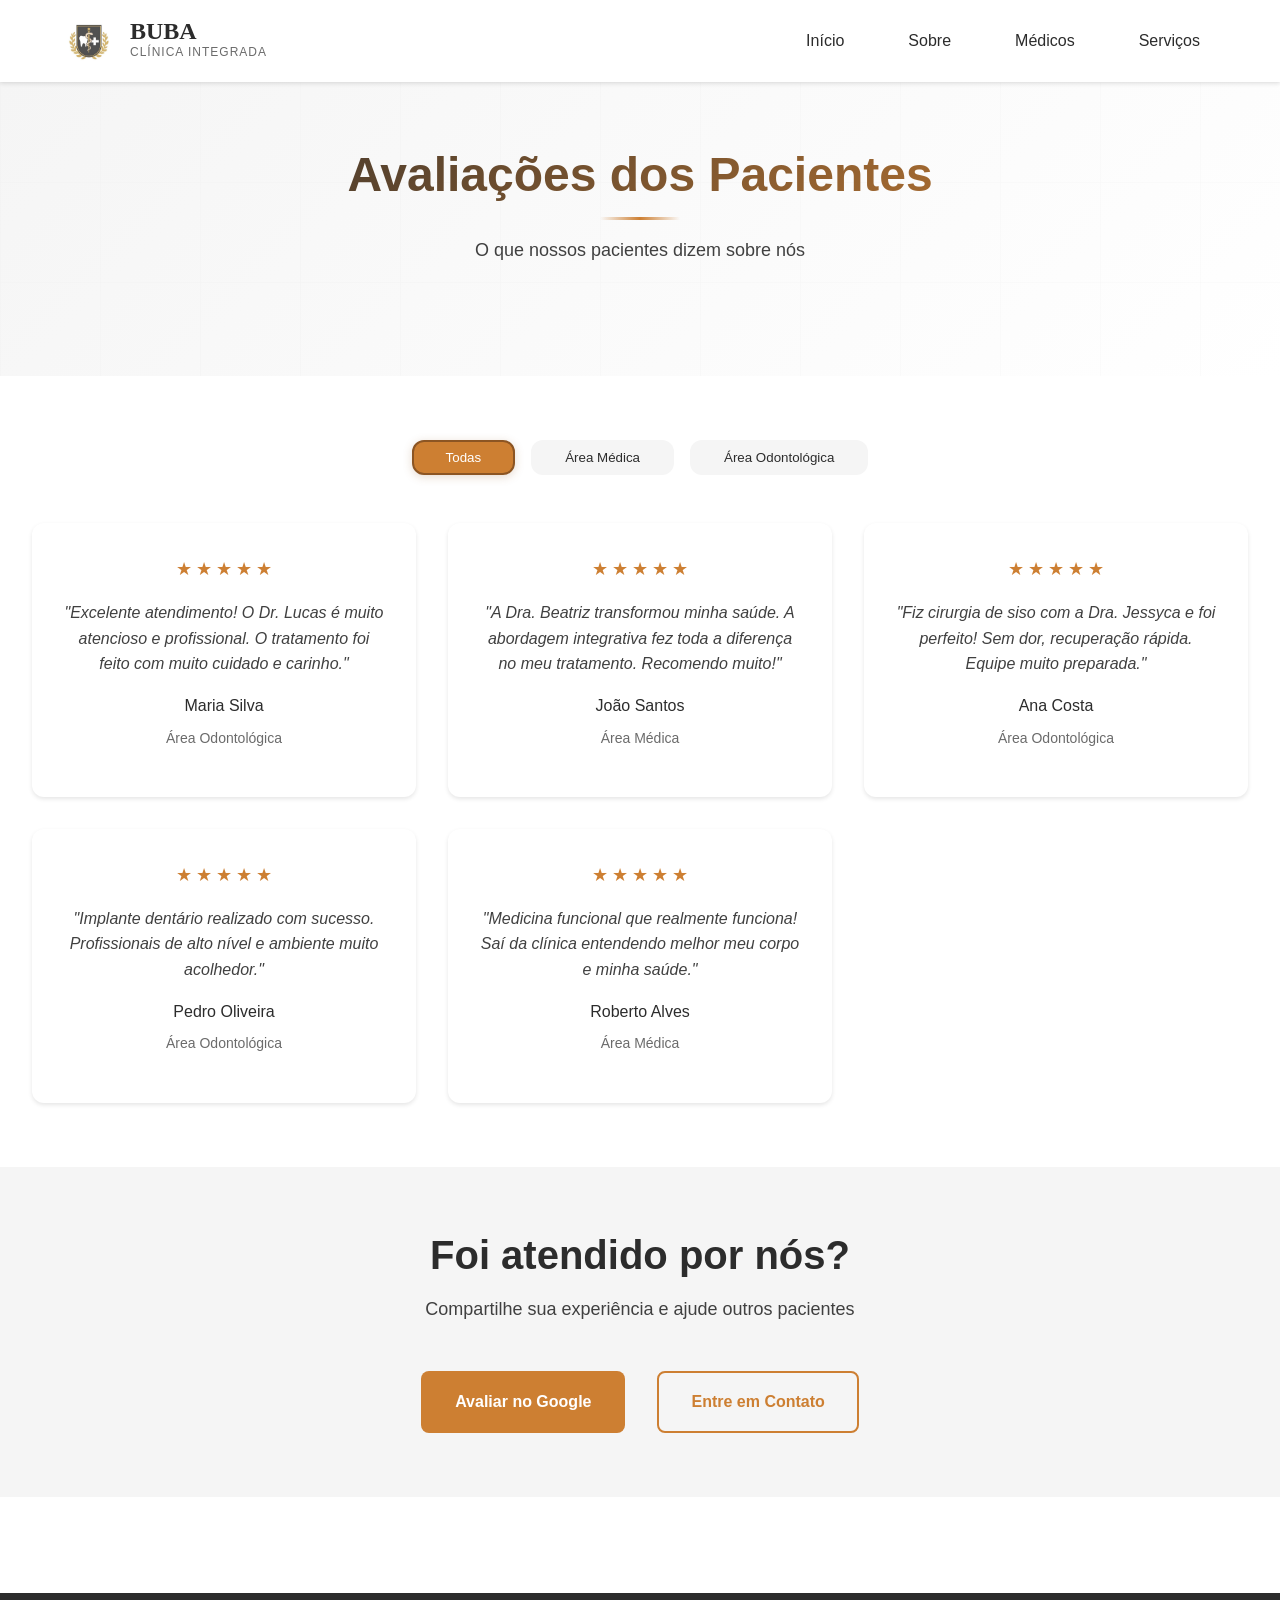
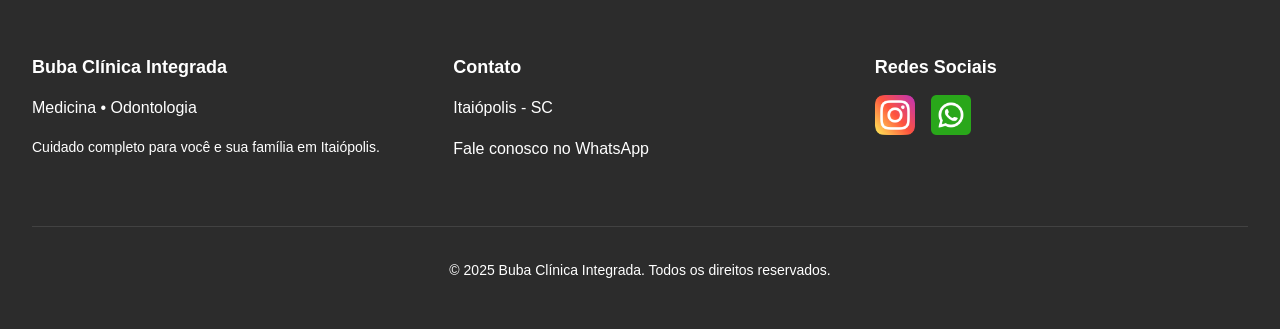
==== commit ef3b7226: "feat: add Laura e Ana" ====
--- a/avaliacoes.html
+++ b/avaliacoes.html
@@ -33,7 +33,6 @@
                         <li><a href="sobre.html">Sobre</a></li>
                         <li><a href="medicos.html">Médicos</a></li>
                         <li><a href="servicos.html">Serviços</a></li>
-                        <li><a href="planos.html">Planos</a></li>
                     </ul>
                     <button class="menu-toggle" aria-label="Menu">☰</button>
                 </nav>
--- a/css/style.css
+++ b/css/style.css
@@ -179,6 +179,16 @@
     background: linear-gradient(90deg, transparent, var(--color-primary), transparent);
 }
 
+/* Títulos de área na página Serviços: à esquerda no desktop, centralizados no mobile */
+.services-area-heading {
+    text-align: left;
+}
+
+.services-area-heading.section-title::after {
+    left: 0;
+    transform: none;
+}
+
 /* ========================================
    Utilitários
    ======================================== */
--- a/css/components.css
+++ b/css/components.css
@@ -177,6 +177,15 @@
     text-align: center;
     max-width: 800px;
     margin: 0 auto;
+}
+
+.hero-cta {
+    margin-top: var(--spacing-lg);
+    display: flex;
+    flex-wrap: wrap;
+    justify-content: center;
+    align-items: center;
+    gap: var(--spacing-sm);
 }
 
 .hero h1 {
--- a/css/responsive.css
+++ b/css/responsive.css
@@ -102,7 +102,21 @@
     }
 
     .facility-gallery {
-        grid-template-columns: repeat(auto-fit, minmax(150px, 1fr));
+        grid-template-columns: 1fr;
+        gap: var(--spacing-md);
+    }
+
+    .facility-gallery .gallery-item img {
+        height: 220px;
+    }
+
+    .services-area-heading {
+        text-align: center;
+    }
+
+    .services-area-heading.section-title::after {
+        left: 50%;
+        transform: translateX(-50%);
     }
     
     .location-grid {
@@ -146,6 +160,16 @@
         width: 100%;
         padding: var(--spacing-sm);
     }
+
+    .hero-cta {
+        flex-direction: column;
+        align-items: stretch;
+        width: 100%;
+    }
+
+    .hero-cta .btn {
+        margin: 0;
+    }
     
     .cards-grid {
         grid-template-columns: 1fr;
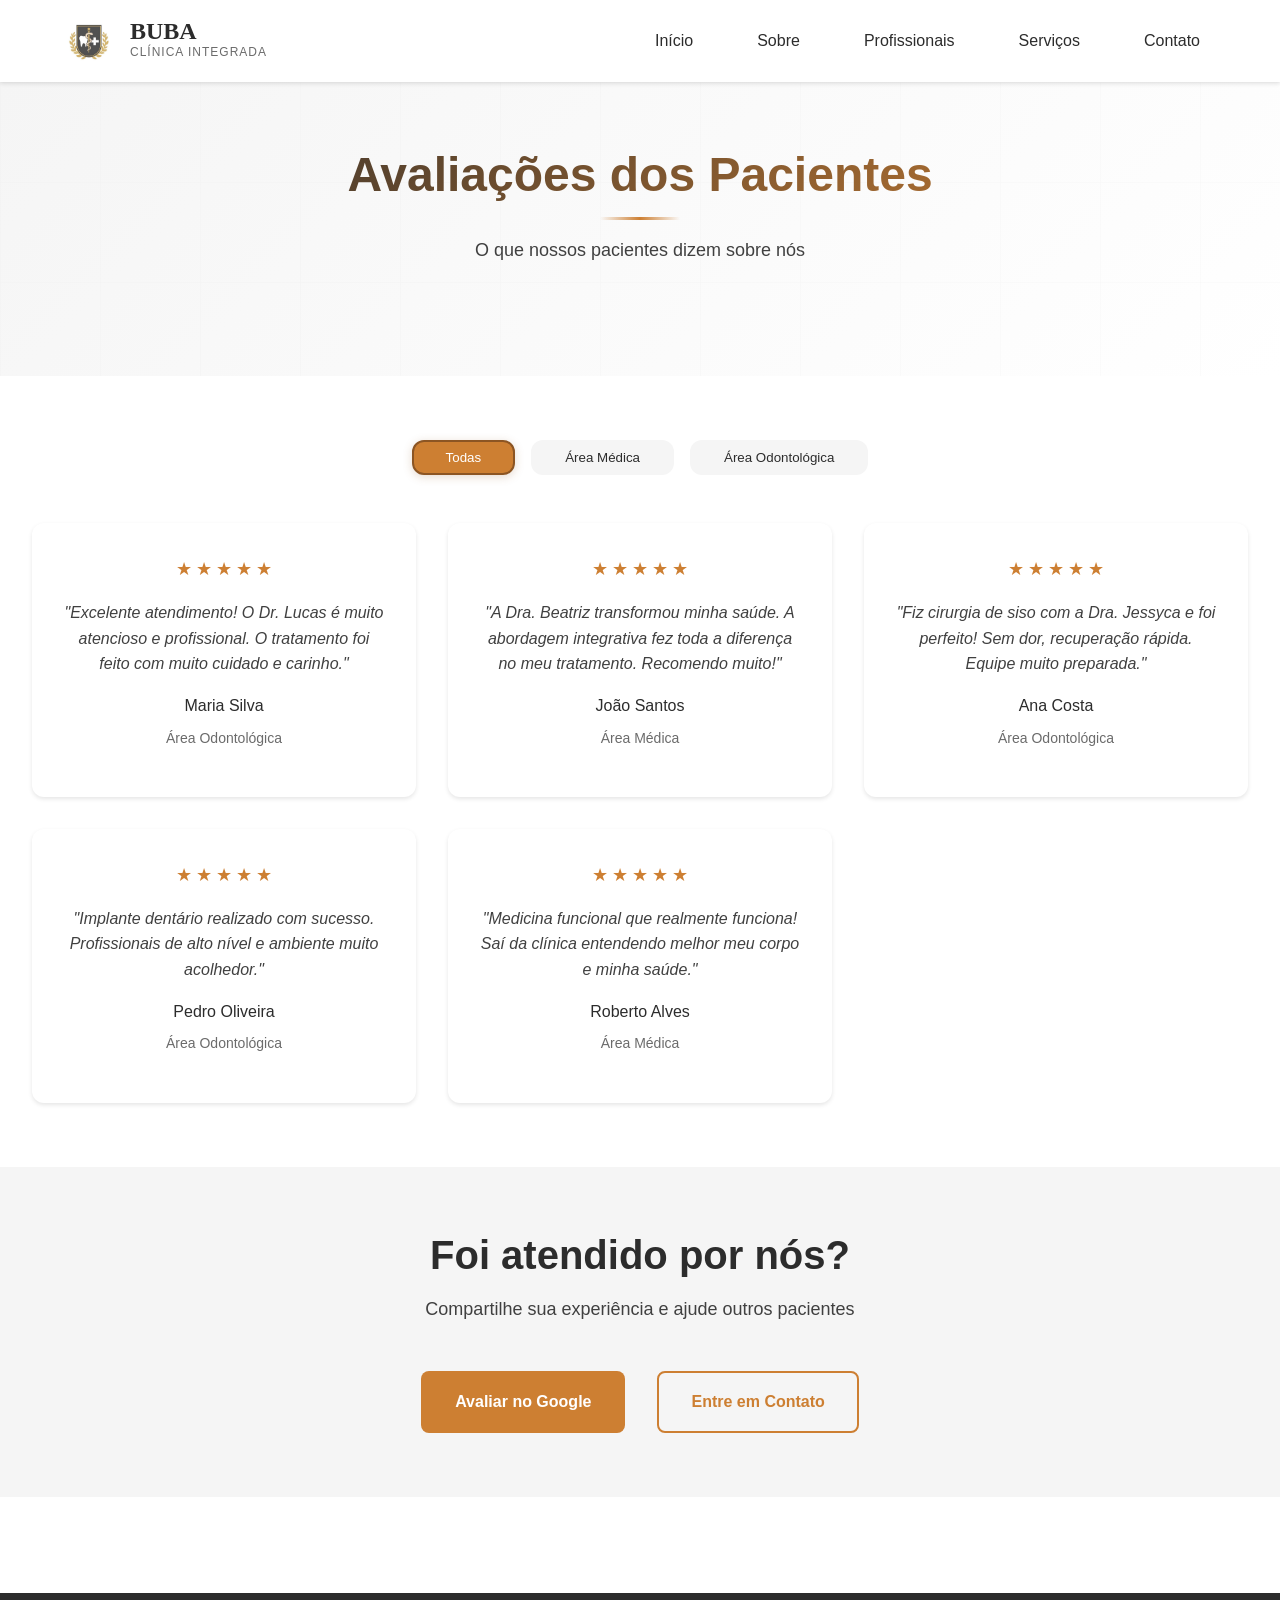
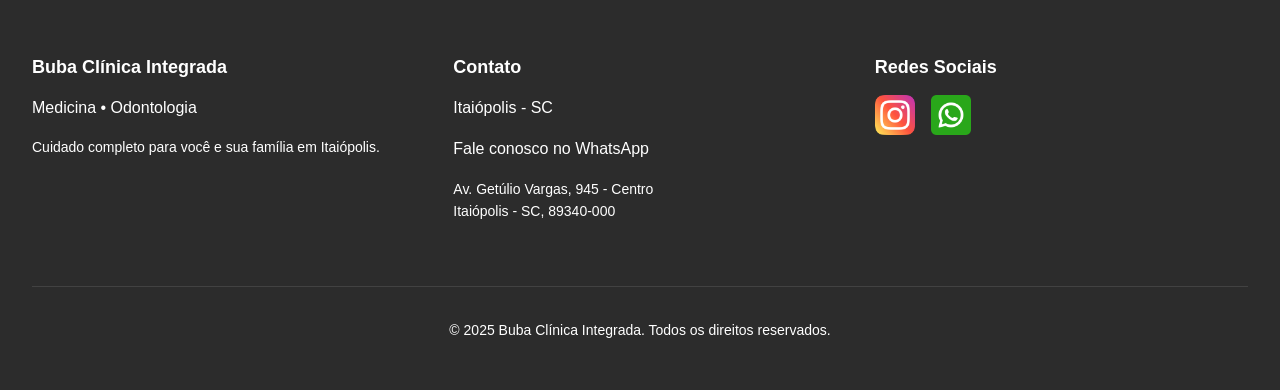
==== commit 8ba7ff99: "foto dra laura" ====
--- a/avaliacoes.html
+++ b/avaliacoes.html
@@ -31,8 +31,9 @@
                     <ul class="nav-links">
                         <li><a href="index.html">Início</a></li>
                         <li><a href="sobre.html">Sobre</a></li>
-                        <li><a href="medicos.html">Médicos</a></li>
+                        <li><a href="profissionais.html">Profissionais</a></li>
                         <li><a href="servicos.html">Serviços</a></li>
+                        <li><a href="contato.html">Contato</a></li>
                     </ul>
                     <button class="menu-toggle" aria-label="Menu">☰</button>
                 </nav>
@@ -95,6 +96,10 @@
                     <p style="margin-top: var(--spacing-xs);">
                         <a href="https://wa.me/5547999300027?text=Olá,%20gostaria%20de%20mais%20informações" target="_blank" rel="noopener noreferrer">Fale conosco no WhatsApp</a>
                     </p>
+                    <p style="margin-top: var(--spacing-xs); font-size: var(--font-size-sm); line-height: 1.6;">
+                        <a href="https://www.google.com/maps/search/?api=1&amp;query=Av.+Get%C3%BAlio+Vargas,+945+-+Centro,+Itai%C3%B3polis+-+SC,+89340-000" target="_blank" rel="noopener noreferrer">Av. Getúlio Vargas, 945 - Centro<br>
+                        Itaiópolis - SC, 89340-000</a>
+                    </p>
                 </div>
                 
                 <div class="footer-section">
--- a/css/components.css
+++ b/css/components.css
@@ -305,6 +305,29 @@
     margin-top: var(--spacing-lg);
 }
 
+/* Especialidades (home / sobre): até 3 por linha e botão alinhado ao rodapé do card */
+.cards-grid--specialties {
+    grid-template-columns: repeat(3, minmax(0, 1fr));
+    align-items: stretch;
+}
+
+.cards-grid--specialties > .card {
+    display: flex;
+    flex-direction: column;
+    height: 100%;
+    text-align: left;
+}
+
+.cards-grid--specialties > .card .card-text {
+    flex: 1 1 auto;
+}
+
+.cards-grid--specialties > .card .btn {
+    margin-top: var(--spacing-md);
+    align-self: center;
+    flex-shrink: 0;
+}
+
 /* Doctor Card Específico */
 .doctor-card {
     text-align: center;
@@ -358,8 +381,27 @@
     margin-bottom: var(--spacing-sm);
 }
 
+.doctor-card .doctor-council:has(+ .doctor-card__atendimento) {
+    margin-bottom: var(--spacing-xs);
+}
+
+.doctor-card__atendimento {
+    margin: 0 0 var(--spacing-sm);
+    font-size: var(--font-size-xs);
+    color: var(--color-text-light);
+    font-weight: 500;
+    line-height: 1.5;
+    text-align: center;
+}
+
+.doctor-card__atendimento-sep {
+    margin: 0 0.2em;
+    opacity: 0.75;
+    user-select: none;
+}
+
 .doctor-card__profile-wrap {
-    margin-top: var(--spacing-md);
+    margin-top: 0;
     margin-bottom: 0;
 }
 
@@ -480,11 +522,29 @@
     margin-bottom: var(--spacing-md);
 }
 
+.doctor-profile__council:has(+ .doctor-profile__atendimento) {
+    margin-bottom: var(--spacing-xs);
+}
+
+.doctor-profile__atendimento {
+    margin: 0 0 var(--spacing-lg);
+    font-size: var(--font-size-sm);
+    color: var(--color-text-light);
+    font-weight: 500;
+    line-height: 1.5;
+}
+
+.doctor-profile__atendimento-sep {
+    margin: 0 0.2em;
+    opacity: 0.75;
+    user-select: none;
+}
+
 .doctor-profile__tags {
     display: flex;
     flex-wrap: wrap;
     gap: var(--spacing-xs);
-    margin-bottom: var(--spacing-lg);
+    margin-bottom: var(--spacing-sm);
 }
 
 .doctor-profile__tag {
@@ -561,10 +621,34 @@
     background-color: var(--color-primary);
 }
 
-/* Página Médicos: no máximo 3 cards por linha, com mais respiro */
+/* Página Profissionais: no máximo 3 cards por linha, com mais respiro */
 #doctors-container.doctors-grid {
     grid-template-columns: repeat(3, minmax(0, 1fr));
     gap: var(--spacing-xl);
+    align-items: stretch;
+}
+
+#doctors-container.doctors-grid > .card.doctor-card {
+    display: flex;
+    flex-direction: column;
+    height: 100%;
+}
+
+#doctors-container.doctors-grid .doctor-card > .card-content {
+    display: flex;
+    flex-direction: column;
+    flex: 1 1 auto;
+    min-height: 0;
+}
+
+#doctors-container.doctors-grid .doctor-card .card-text {
+    flex: 1 1 auto;
+}
+
+#doctors-container.doctors-grid .doctor-card__profile-wrap {
+    margin-top: auto;
+    padding-top: var(--spacing-md);
+    flex-shrink: 0;
 }
 
 /* Footer */
--- a/css/responsive.css
+++ b/css/responsive.css
@@ -80,6 +80,10 @@
     .cards-grid {
         grid-template-columns: repeat(auto-fit, minmax(250px, 1fr));
         gap: var(--spacing-sm);
+    }
+
+    .cards-grid--specialties {
+        grid-template-columns: repeat(2, minmax(0, 1fr));
     }
 
     #doctors-container.doctors-grid {
@@ -161,6 +165,10 @@
         padding: var(--spacing-sm);
     }
 
+    .cards-grid--specialties {
+        grid-template-columns: 1fr;
+    }
+
     .hero-cta {
         flex-direction: column;
         align-items: stretch;
